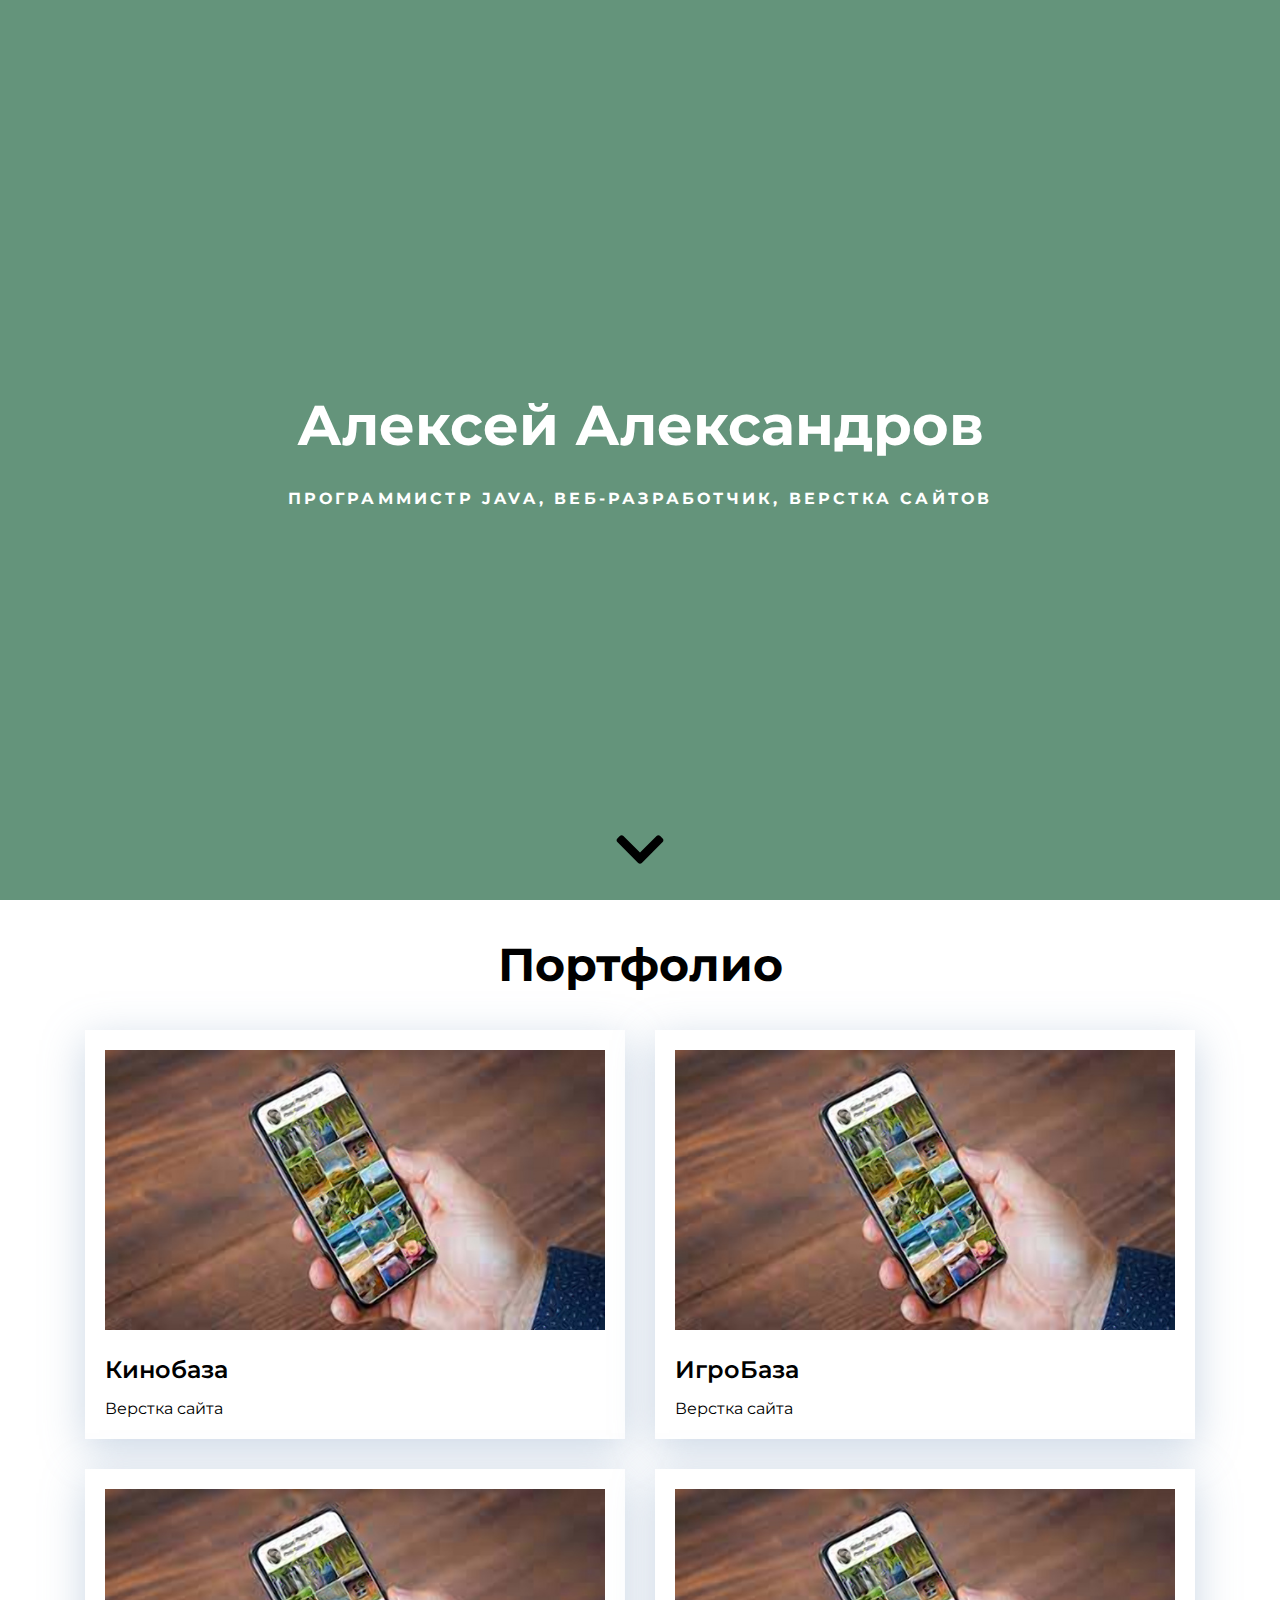
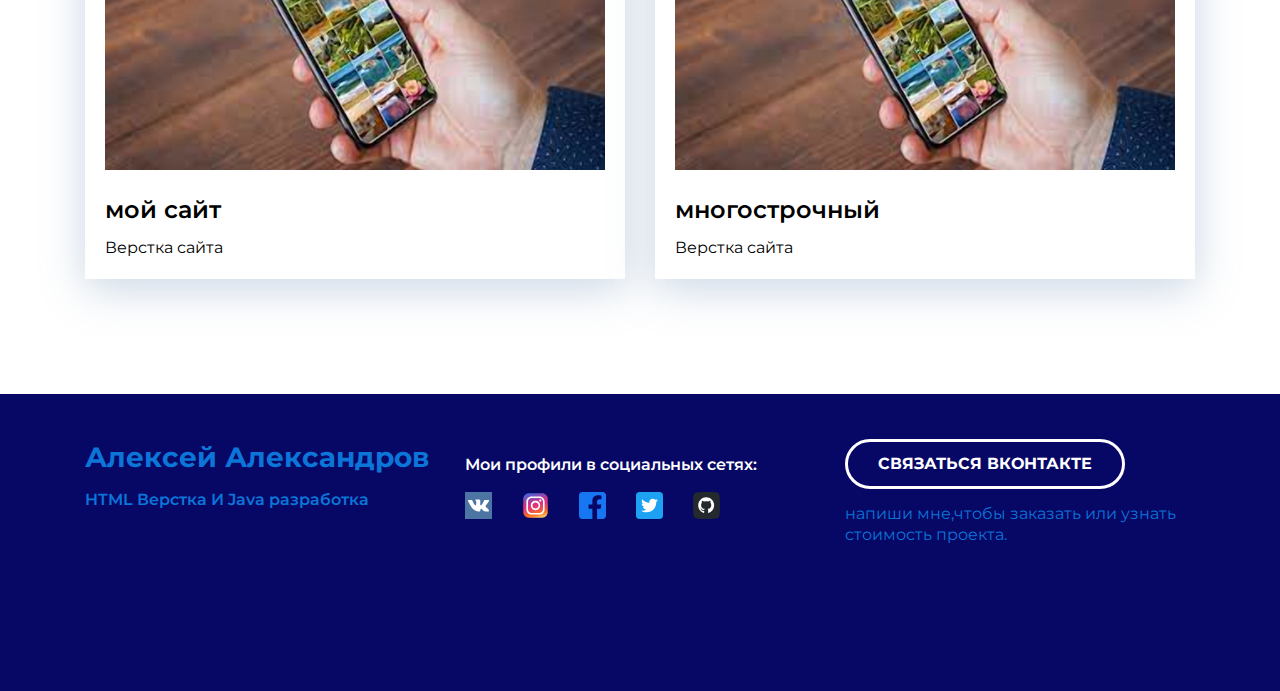
==== index.html @ 12a5d496 "Add files via upload" ====
<!DOCTYPE html>
<html lang="en">
<head>
    <meta charset="UTF-8">
    <meta http-equiv="X-UA-Compatible" content="IE=edge">
    <meta name="viewport" content="width=device-width, initial-scale=1.0">
    <title>Сайт Портфолио</title>
    <link rel="stylesheet" href="./css/main.css">
    <link rel="stylesheet" href="./css/media.css">
    <link rel="preconnect" href="https://fonts.googleapis.com">
    <link rel="preconnect" href="https://fonts.gstatic.com" crossorigin>
    <link href="https://fonts.googleapis.com/css2?family=Montserrat:wght@400;600;700&display=swap" rel="stylesheet">

</head>
<body>

    <header class="header" id="header">

     <h1 class="header-title">Алексей Александров</h1>

     <p class="header-subtitle">Программистр Java, веб-разработчик, верстка сайтов</p>

        <a href="#portfolio" class="header-arrow">

            <img src="./img/header/chevron-down-solid.svg" alt="Arrow">

        </a>
    </header>
    <main>
        <section class="portfolio" id="portfolio">
            <div class="container">
                <h2 class="portfolio-header">Портфолио</h2>
                    <div class="portfolio-cards-wrapper">
                    <!------------>   
                    <div class="card"> 
                        <a href="kinobaza.html" class="card-link">
                            <img class="card-img" src="./img/portfolio/site.jpg" alt=" первый">
                            <h3 class="card-title">Кинобаза</h3> 
                            <p>Верстка сайта</p>
                        </a>
                    </div>
                    <!---------->
                    <!------------>   
                    <div class="card"> 
                        <a href="igrobaza.html" class="card-link">
                        <img class="card-img" src="./img/portfolio/site.jpg" alt=" второй">
                        <h3 class="card-title">ИгроБаза</h3> 
                        <p>Верстка сайта</p>   
                    </a> 
                    </div>
                    <!---------->
                    <!------------>   
                    <div class="card"> 
                        <a href="index.html" class="card-link">
                        <img class="card-img" src="./img/portfolio/site.jpg" alt=" третий">
                        <h3 class="card-title">мой сайт</h3> 
                        <p>Верстка сайта</p> 
                    </a>   
                    </div>
                    <!---------->
                    <!------------>   
                    <div class="card"> 
                        <a href="kinobaza.html" class="card-link">
                        <img class="card-img" src="./img/portfolio/site.jpg" alt=" первый">
                        <h3 class="card-title">многострочный</h3> 
                        <p>Верстка сайта</p> 
                    </a>   
                    </div>
                    <!---------->
            </div>
            </div>
        </section>
    </main>
    <footer class="footer">
        <div class="container">
            <div class="footer-row">
                <div class="footer-copyright footer-col">
                    <div class="footer-copyright-name"> Алексей Александров</div>
                        <p>HTML Верстка И Java разработка</p>
                    </div>
                        <div class="footer-icons footer-col">
                            <p> Мои профили в социальных сетях:</p>
                            <div class="footer-icons-row">
                            <a href="#">
                                <img src="./img/icons/vk.svg" alt="">
                            </a>
                            <a href="#">
                                <img src="./img/icons/inst.svg" alt="">
                            </a>
                            <a href="#">
                                <img src="./img/icons/facebook.svg" alt="">
                            </a>
                            <a href="#">
                                <img src="./img/icons/twitter.svg" alt="">
                            </a>
                            <a href="#">
                                <img src="./img/icons/github.svg" alt="">
                            </a>
                        </div>
                    </div>
                    
                    <div class="footer-contacts footer-col">
                        <a href="https://vk.me/menjavslomali" class="footer-button">
                            Связаться Вконтакте
                        </a>
                        <p>напиши мне,чтобы заказать или узнать стоимость проeкта.</p>
                    </div>
            </div>
        </div>
    </footer>
    <script src="libs/jquery-3.6.0.min.js"></script>
    <script src="libs/jquery.vide.min.js"></script>
    <script src="./js/main.js"></script>

</body>
</html>
---- css/main.css ----
* {
     box-sizing: border-box;
 }
 html{
    scroll-behavior: smooth;
 }
body {
    margin: 0;
    font-family: 'Montserrat', sans-serif;
    color: black;
}
img {
    max-width: 100%;
}
.container {
 max-width: 1140px;
 margin-left: auto;
 margin-right: auto;
 padding-left: 15px;
 padding-right: 15px;
}

.header {
    position: relative;
    display: flex;
    flex-direction: column;

    justify-content:center;
    align-items: center;

    width: 100%;
    height: 100vh ;

    /*background-color:#556983;
    background-image: url("./../img/header/header-bg.jpg");*/
    background-size:cover;
    background-position: center;


}
.header-title{
    margin: 0;
    margin-bottom: 25px;
    font-weight: 700;
    font-size: 56px;
    line-height: 130%;
    text-align: center;
    color:#ffffff;
}
.header-subtitle {
    margin: 0;
    font-weight: 700;
    font-size: 16px;
    line-height: 150%;
    text-align: center;
    letter-spacing: 0.2em;
    text-transform: uppercase;

    color:#ffffff;

}
.header-arrow {
    width: 48px;
    height: 48px;
    position: absolute;
    bottom: 30px;
    left: 50%;
    transform:translate(-50%, 0);
}

.portfolio{
    padding-top: 35px;
    padding-bottom: 115px;

}
.portfolio-header {
    margin: 0;
    margin-bottom: 35px;
    font-weight: 700;
    font-size: 46px;
    line-height: 130%;

    text-align: center;

    color: black;

}
.portfolio-cards-wrapper{
    display: flex;
    flex-wrap: wrap;
    justify-content: space-between;
}
.card{
    margin-bottom: 30px;
    max-width: 540px;
    background-color:white;
    box-shadow: 0px 10px 40px rgba(126,155,189,0.4);
    transition: transform 0.2s ease-in;

}
.card:hover{
    transform: translateY(-15px);
}
.card-link{
    display:block;
    padding: 20px;
    text-decoration: none;
    color: black;
    transition: color 0.2s ease-in;
}
.card-link:hover{
    color: rgb(39, 91,236);
}
.card:last-child,.card:nth-last-child(2){
    margin-bottom: 0;
}

.card-img {
 margin-bottom: 20px;
}
.card-title{
    margin: 0;
    margin-bottom: 13px;
    font-weight: 600;
    font-size: 24px;
    line-height: 130%;

}
.card p {
    margin: 0; 
    font-size: 16px;
    line-height: 130%;
}

.footer{
    padding-top: 45px;
    padding-bottom: 130px;
    background: rgba(0, 0, 97, 0.973);
    color: white;
}
.footer-row{
    display: flex;
    flex-direction: row;
    justify-content: space-between;

}
.footer-col{
    max-width:350px;
    flex-grow: 1;
}
.footer-copyright{
    color: rgb(11, 117, 216);
    line-height: 1.3;
}
.footer-copyright-name{
    font-weight: 700;
    font-size: 28px;
    margin-bottom: 15px;

}
.footer-copyright p {
    margin: 0;
    margin-bottom: 15px;
    font-size: 16px;
    font-weight: 600;
}

.footer-icons p {
    font-weight: 600;
    font-size: 16px;
    line-height: 1.3;
    
}
.footer-icons-row{
    display: flex;
    align-items: center;

}
.footer-icons-row > * + * {
    margin-left: 30px;
}

.footer-button{
    display: inline-block;
    height: 50px;
    padding-left: 30px;
    padding-right: 30px;

    border: 3px solid white;
    border-radius: 50px;

    color: white;
    font-weight:700;
    font-size: 16px;
    line-height: 44px;
    text-transform: uppercase;
    text-decoration: none;
    transition: all 0.2s ease-in;
}
.footer-button:hover{
    background-color: white;
    color: rgba(0, 0, 97, 0.973);
}
.footer-contacts p {
    margin: 15px 0;
    font-size: 16px;
    line-height: 1.3;
    color:rgb(11, 117, 216);
}
.project{
    padding: 80px 0 120px 0;
    text-align: center;
}
.project-header{
    margin: 0;
    margin-bottom: 40px;
    font-weight: bold;
    font-size: 46px;
    line-height: 1.3;

}
.project-img{
    margin-bottom: 70px;
}
.project-description{
    margin: 0 auto 60px;
    max-width: 730px;
}
.project-description p {
    margin-top: 0;
    margin-bottom: 15px;
    font-size: 16px;
    line-height: 1.5;
}
.project-btn-back{
    display: inline-block;
    height: 60px;
    padding-left: 30px;
    padding-right: 30px;

    border: 3px solid rgb(28, 13, 238);
    border-radius: 50px;

    color: rgb(28, 13, 238);
    font-weight:700;
    font-size: 16px;
    line-height: 54px;
    text-transform: uppercase;
    text-decoration: none;
    transition: all 0.2s ease-in ;
}
.project-btn-back:hover{
    background:rgb(28, 13, 238);
    color:white
}
---- css/media.css ----
@media (max-width: 1140px)  {
    .card{
        width: calc(50% - 15px);
    }
    .footer{
        padding-top: 40px;
        padding-bottom: 60px;
    }
    .footer-row{
        flex-direction: column-reverse;
        align-items: center;
        text-align: center;
    }
    .footer-col{
        margin-bottom: 50px;
    }
    .footer-col:first-child{
        margin-bottom: 0;
    }
}
@media(max-width: 760px){
    .header-title{
        font-size: 32px;
    }
    .header-subtitle{
        font-size: 14px;
    }
    .portfolio{
        padding-top: 40px;
        padding-bottom: 60px;
    }
    .portfolio-header{
        font-size: 32px;
        margin-bottom: 30px;
    }
    .portfolio-cards-wrapper{
        justify-content: center;
    }

    .card {
        max-width: 530px;
        width: 100%;
    }
    .card:nth-last-child(2){
        margin-bottom: 30px;
    }
    .card-link{
        padding: 15px;
    }
    .card-title{
        font-size: 18px;
        margin-bottom: 10px;
    }
    .card p {
        font-size: 14px;
    }
    .footer-copyright-name{
        font-size: 18px;
        margin-bottom: 5px;
    }
    .footer-copyright p {
        font-size: 14px;
    }
    .footer-icons p {
        font-size: 14px;
    }
    .footer-contacts p {
        font-size: 14px;
        margin: 0;
        margin-top: 15px;
    }
    
    .project  {
        padding:  40px 0 60px;
    }
    .project-header {
        font-size: 28px;
        margin-bottom: 30px;
    }
    .project-img {
        margin-bottom: 20px;
    }
    .project-description{
        margin-bottom: 50px;

    }
    .project-btn-back{
        padding:0 10px;
        width: 100%;
        max-width: 320px;
    }
}
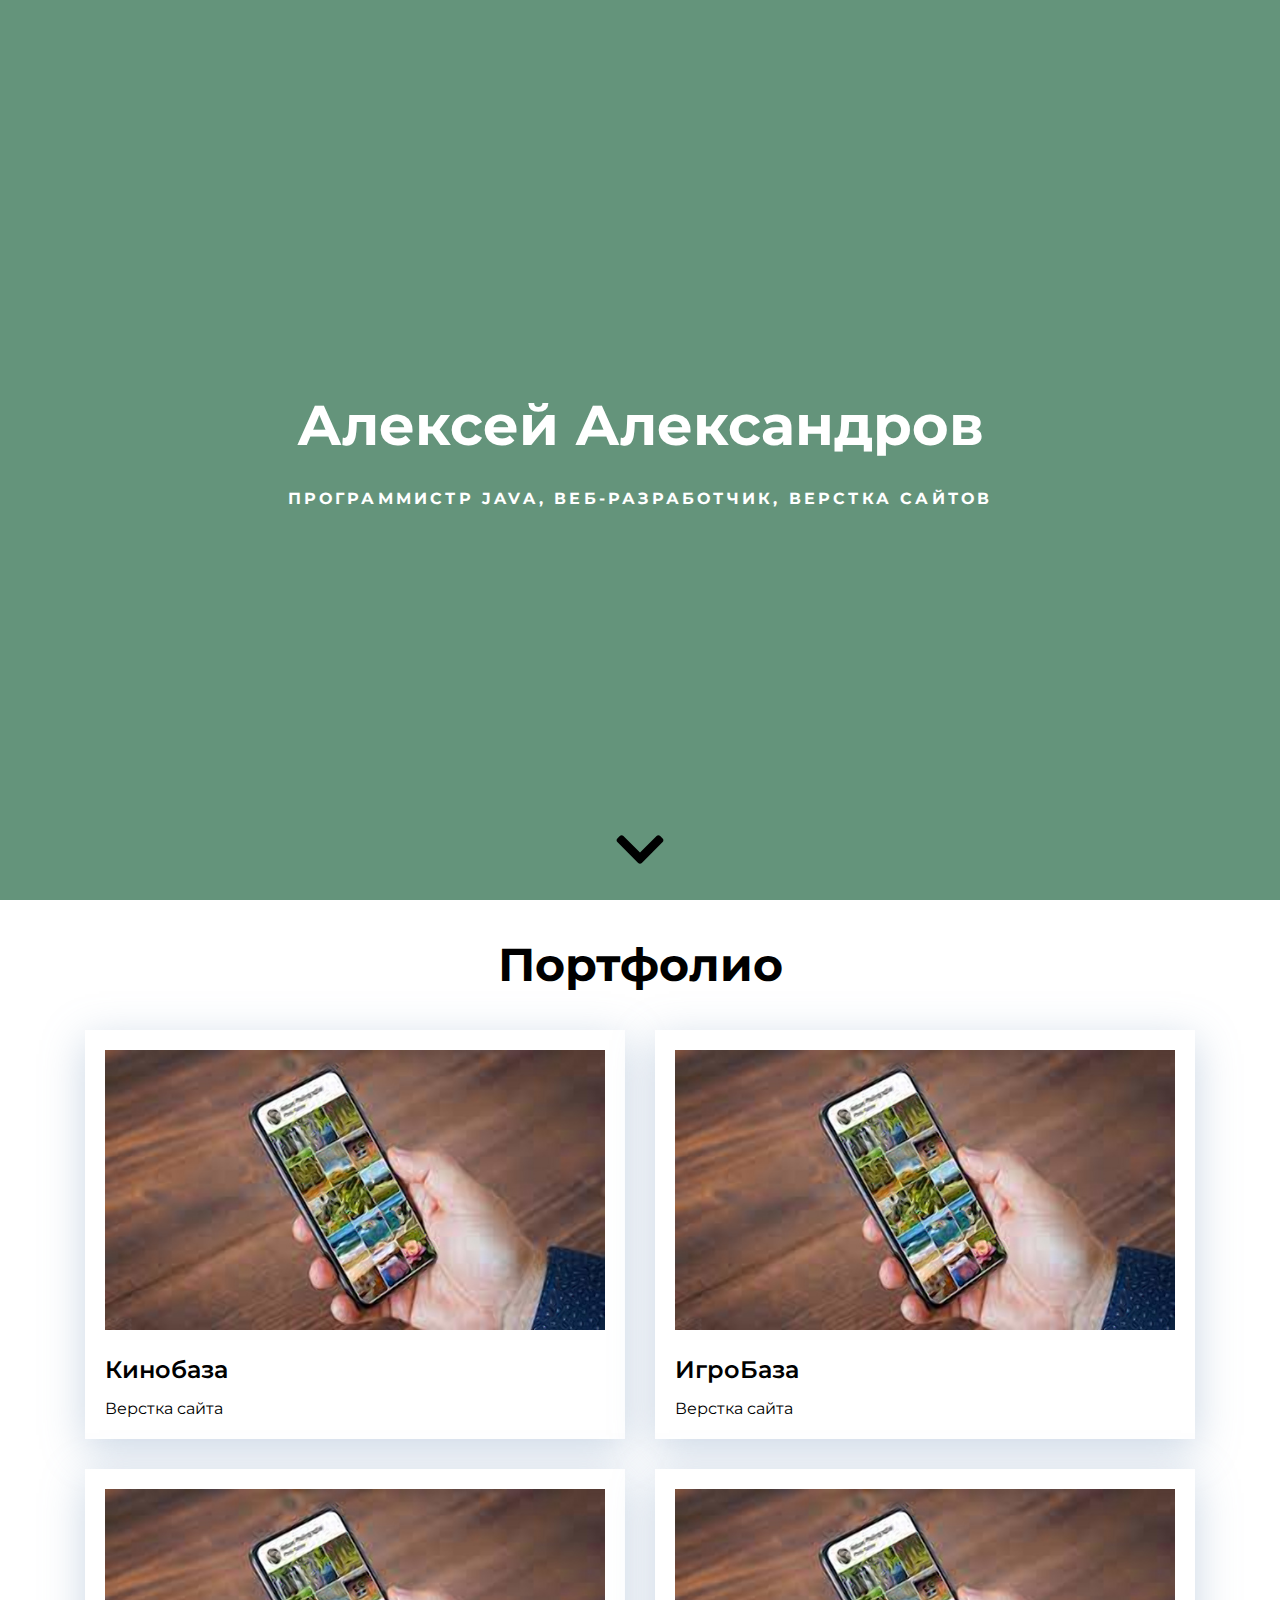
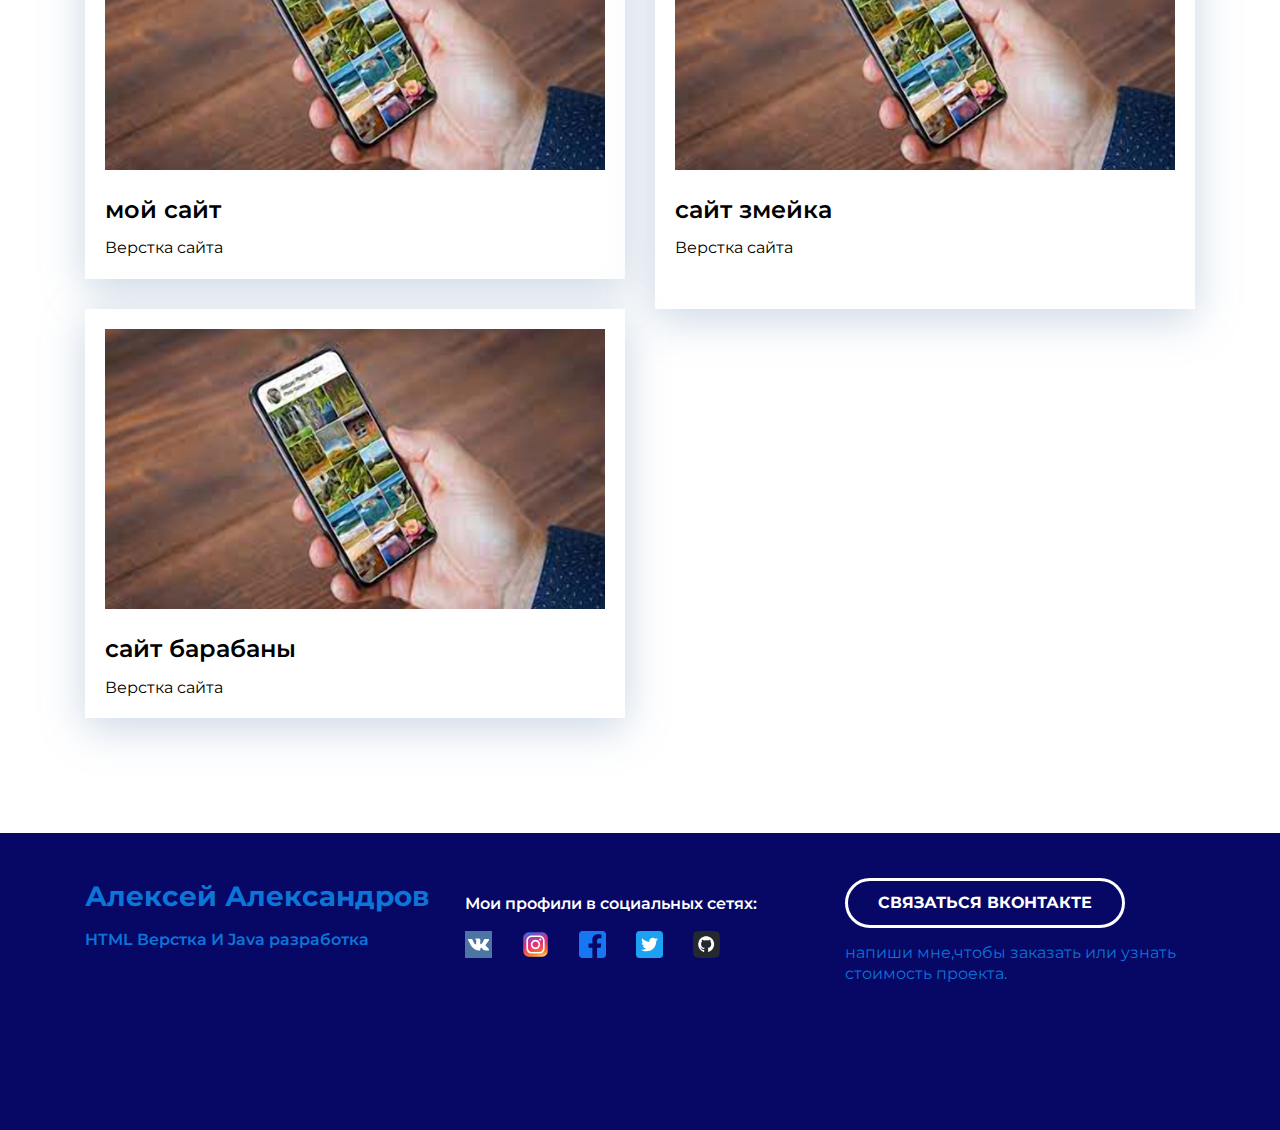
==== commit 6a1d07d4: "sda" ====
--- a/index.html
+++ b/index.html
@@ -34,7 +34,7 @@
                     <!------------>   
                     <div class="card"> 
                         <a href="kinobaza.html" class="card-link">
-                            <img class="card-img" src="./img/portfolio/site.jpg" alt=" первый">
+                            <img class="card-img" src="./img/portfolio/site.jpg" alt="1">
                             <h3 class="card-title">Кинобаза</h3> 
                             <p>Верстка сайта</p>
                         </a>
@@ -43,7 +43,7 @@
                     <!------------>   
                     <div class="card"> 
                         <a href="igrobaza.html" class="card-link">
-                        <img class="card-img" src="./img/portfolio/site.jpg" alt=" второй">
+                        <img class="card-img" src="./img/portfolio/site.jpg" alt=" 2">
                         <h3 class="card-title">ИгроБаза</h3> 
                         <p>Верстка сайта</p>   
                     </a> 
@@ -52,7 +52,7 @@
                     <!------------>   
                     <div class="card"> 
                         <a href="index.html" class="card-link">
-                        <img class="card-img" src="./img/portfolio/site.jpg" alt=" третий">
+                        <img class="card-img" src="./img/portfolio/site.jpg" alt=" 3">
                         <h3 class="card-title">мой сайт</h3> 
                         <p>Верстка сайта</p> 
                     </a>   
@@ -60,9 +60,17 @@
                     <!---------->
                     <!------------>   
                     <div class="card"> 
-                        <a href="kinobaza.html" class="card-link">
-                        <img class="card-img" src="./img/portfolio/site.jpg" alt=" первый">
-                        <h3 class="card-title">многострочный</h3> 
+                        <a href="smeika/index.html" class="card-link">
+                        <img class="card-img" src="./img/portfolio/site.jpg" alt=" 4">
+                        <h3 class="card-title">сайт змейка</h3> 
+                        <p>Верстка сайта</p> 
+                    </a>   
+                    </div>
+                    <!---------->
+                    <div class="card"> 
+                        <a href="drums/index.html" class="card-link">
+                        <img class="card-img" src="./img/portfolio/site.jpg" alt=" 4">
+                        <h3 class="card-title">сайт барабаны</h3> 
                         <p>Верстка сайта</p> 
                     </a>   
                     </div>
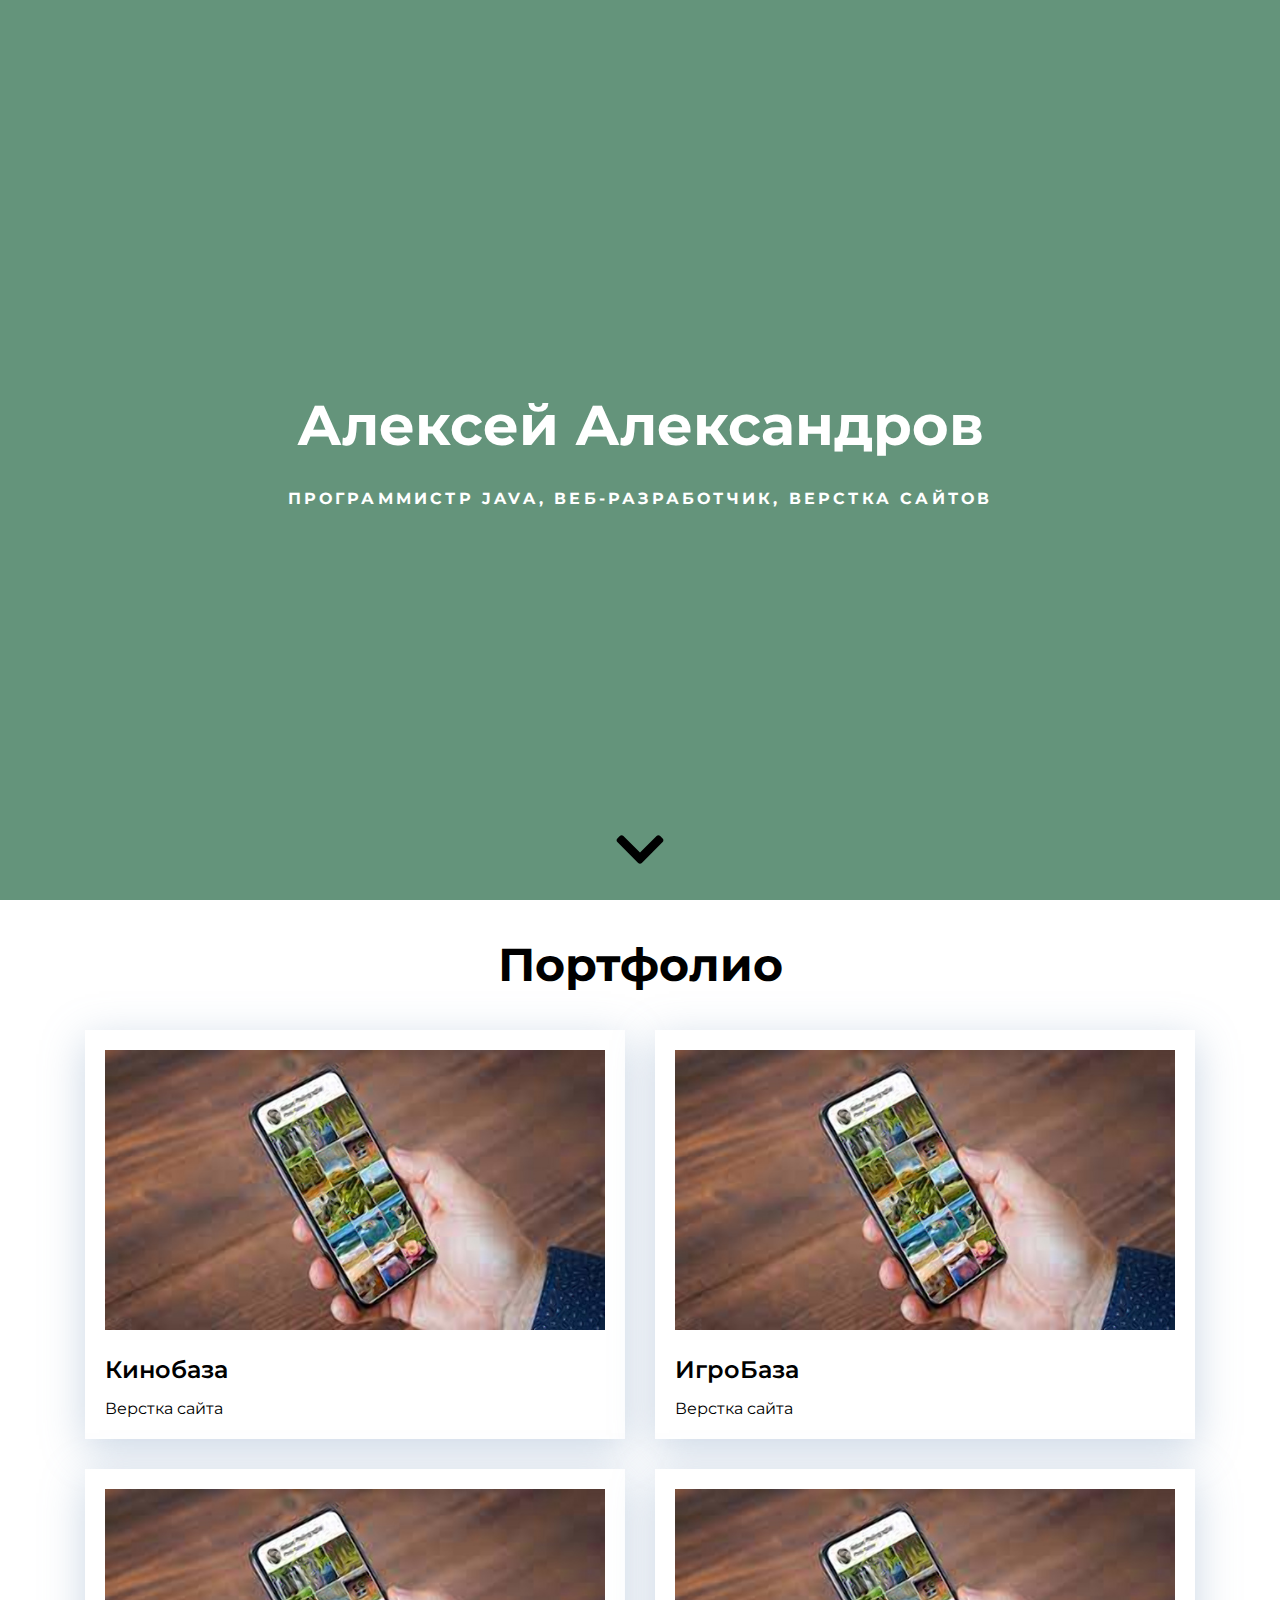
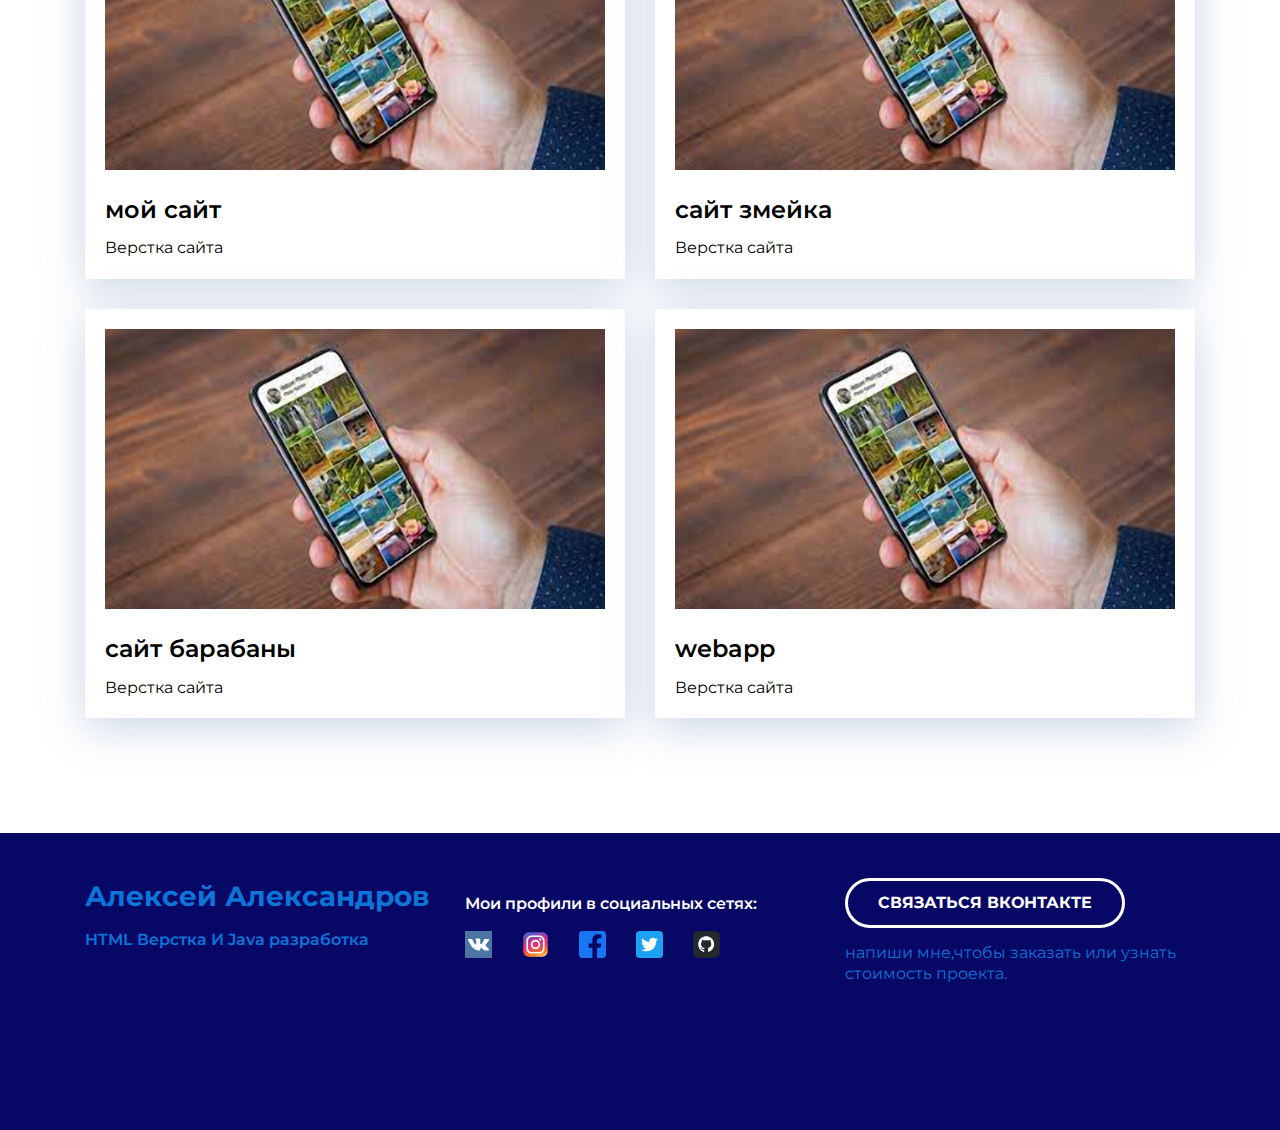
==== commit 4390da4d: "sde" ====
--- a/index.html
+++ b/index.html
@@ -1,124 +1,131 @@
-<!DOCTYPE html>
-<html lang="en">
-<head>
-    <meta charset="UTF-8">
-    <meta http-equiv="X-UA-Compatible" content="IE=edge">
-    <meta name="viewport" content="width=device-width, initial-scale=1.0">
-    <title>Сайт Портфолио</title>
-    <link rel="stylesheet" href="./css/main.css">
-    <link rel="stylesheet" href="./css/media.css">
-    <link rel="preconnect" href="https://fonts.googleapis.com">
-    <link rel="preconnect" href="https://fonts.gstatic.com" crossorigin>
-    <link href="https://fonts.googleapis.com/css2?family=Montserrat:wght@400;600;700&display=swap" rel="stylesheet">
-
-</head>
-<body>
-
-    <header class="header" id="header">
-
-     <h1 class="header-title">Алексей Александров</h1>
-
-     <p class="header-subtitle">Программистр Java, веб-разработчик, верстка сайтов</p>
-
-        <a href="#portfolio" class="header-arrow">
-
-            <img src="./img/header/chevron-down-solid.svg" alt="Arrow">
-
-        </a>
-    </header>
-    <main>
-        <section class="portfolio" id="portfolio">
-            <div class="container">
-                <h2 class="portfolio-header">Портфолио</h2>
-                    <div class="portfolio-cards-wrapper">
-                    <!------------>   
-                    <div class="card"> 
-                        <a href="kinobaza.html" class="card-link">
-                            <img class="card-img" src="./img/portfolio/site.jpg" alt="1">
-                            <h3 class="card-title">Кинобаза</h3> 
-                            <p>Верстка сайта</p>
-                        </a>
-                    </div>
-                    <!---------->
-                    <!------------>   
-                    <div class="card"> 
-                        <a href="igrobaza.html" class="card-link">
-                        <img class="card-img" src="./img/portfolio/site.jpg" alt=" 2">
-                        <h3 class="card-title">ИгроБаза</h3> 
-                        <p>Верстка сайта</p>   
-                    </a> 
-                    </div>
-                    <!---------->
-                    <!------------>   
-                    <div class="card"> 
-                        <a href="index.html" class="card-link">
-                        <img class="card-img" src="./img/portfolio/site.jpg" alt=" 3">
-                        <h3 class="card-title">мой сайт</h3> 
-                        <p>Верстка сайта</p> 
-                    </a>   
-                    </div>
-                    <!---------->
-                    <!------------>   
-                    <div class="card"> 
-                        <a href="smeika/index.html" class="card-link">
-                        <img class="card-img" src="./img/portfolio/site.jpg" alt=" 4">
-                        <h3 class="card-title">сайт змейка</h3> 
-                        <p>Верстка сайта</p> 
-                    </a>   
-                    </div>
-                    <!---------->
-                    <div class="card"> 
-                        <a href="drums/index.html" class="card-link">
-                        <img class="card-img" src="./img/portfolio/site.jpg" alt=" 4">
-                        <h3 class="card-title">сайт барабаны</h3> 
-                        <p>Верстка сайта</p> 
-                    </a>   
-                    </div>
-                    <!---------->
-            </div>
-            </div>
-        </section>
-    </main>
-    <footer class="footer">
-        <div class="container">
-            <div class="footer-row">
-                <div class="footer-copyright footer-col">
-                    <div class="footer-copyright-name"> Алексей Александров</div>
-                        <p>HTML Верстка И Java разработка</p>
-                    </div>
-                        <div class="footer-icons footer-col">
-                            <p> Мои профили в социальных сетях:</p>
-                            <div class="footer-icons-row">
-                            <a href="#">
-                                <img src="./img/icons/vk.svg" alt="">
-                            </a>
-                            <a href="#">
-                                <img src="./img/icons/inst.svg" alt="">
-                            </a>
-                            <a href="#">
-                                <img src="./img/icons/facebook.svg" alt="">
-                            </a>
-                            <a href="#">
-                                <img src="./img/icons/twitter.svg" alt="">
-                            </a>
-                            <a href="#">
-                                <img src="./img/icons/github.svg" alt="">
-                            </a>
-                        </div>
-                    </div>
-                    
-                    <div class="footer-contacts footer-col">
-                        <a href="https://vk.me/menjavslomali" class="footer-button">
-                            Связаться Вконтакте
-                        </a>
-                        <p>напиши мне,чтобы заказать или узнать стоимость проeкта.</p>
-                    </div>
-            </div>
-        </div>
-    </footer>
-    <script src="libs/jquery-3.6.0.min.js"></script>
-    <script src="libs/jquery.vide.min.js"></script>
-    <script src="./js/main.js"></script>
-
-</body>
+<!DOCTYPE html>
+<html lang="en">
+<head>
+    <meta charset="UTF-8">
+    <meta http-equiv="X-UA-Compatible" content="IE=edge">
+    <meta name="viewport" content="width=device-width, initial-scale=1.0">
+    <title>Сайт Портфолио</title>
+    <link rel="stylesheet" href="./css/main.css">
+    <link rel="stylesheet" href="./css/media.css">
+    <link rel="preconnect" href="https://fonts.googleapis.com">
+    <link rel="preconnect" href="https://fonts.gstatic.com" crossorigin>
+    <link href="https://fonts.googleapis.com/css2?family=Montserrat:wght@400;600;700&display=swap" rel="stylesheet">
+
+</head>
+<body>
+
+    <header class="header" id="header">
+
+     <h1 class="header-title">Алексей Александров</h1>
+
+     <p class="header-subtitle">Программистр Java, веб-разработчик, верстка сайтов</p>
+
+        <a href="#portfolio" class="header-arrow">
+
+            <img src="./img/header/chevron-down-solid.svg" alt="Arrow">
+
+        </a>
+    </header>
+    <main>
+        <section class="portfolio" id="portfolio">
+            <div class="container">
+                <h2 class="portfolio-header">Портфолио</h2>
+                    <div class="portfolio-cards-wrapper">
+                    <!------------>   
+                    <div class="card"> 
+                        <a href="kinobaza.html" class="card-link">
+                            <img class="card-img" src="./img/portfolio/site.jpg" alt="1">
+                            <h3 class="card-title">Кинобаза</h3> 
+                            <p>Верстка сайта</p>
+                        </a>
+                    </div>
+                    <!---------->
+                    <!------------>   
+                    <div class="card"> 
+                        <a href="igrobaza.html" class="card-link">
+                        <img class="card-img" src="./img/portfolio/site.jpg" alt=" 2">
+                        <h3 class="card-title">ИгроБаза</h3> 
+                        <p>Верстка сайта</p>   
+                    </a> 
+                    </div>
+                    <!---------->
+                    <!------------>   
+                    <div class="card"> 
+                        <a href="index.html" class="card-link">
+                        <img class="card-img" src="./img/portfolio/site.jpg" alt=" 3">
+                        <h3 class="card-title">мой сайт</h3> 
+                        <p>Верстка сайта</p> 
+                    </a>   
+                    </div>
+                    <!---------->
+                    <!------------>   
+                    <div class="card"> 
+                        <a href="smeika/index.html" class="card-link">
+                        <img class="card-img" src="./img/portfolio/site.jpg" alt=" 4">
+                        <h3 class="card-title">сайт змейка</h3> 
+                        <p>Верстка сайта</p> 
+                    </a>   
+                    </div>
+                    <!---------->
+                    <div class="card"> 
+                        <a href="drums/index.html" class="card-link">
+                        <img class="card-img" src="./img/portfolio/site.jpg" alt=" 4">
+                        <h3 class="card-title">сайт барабаны</h3> 
+                        <p>Верстка сайта</p> 
+                    </a>   
+                    </div>
+                    <!---------->
+                    <div class="card"> 
+                        <a href="webapp/index.html" class="card-link">
+                        <img class="card-img" src="./img/portfolio/site.jpg" alt=" 4">
+                        <h3 class="card-title">webapp</h3> 
+                        <p>Верстка сайта</p> 
+                    </a>   
+                    </div>
+            </div>
+            </div>
+        </section>
+    </main>
+    <footer class="footer">
+        <div class="container">
+            <div class="footer-row">
+                <div class="footer-copyright footer-col">
+                    <div class="footer-copyright-name"> Алексей Александров</div>
+                        <p>HTML Верстка И Java разработка</p>
+                    </div>
+                        <div class="footer-icons footer-col">
+                            <p> Мои профили в социальных сетях:</p>
+                            <div class="footer-icons-row">
+                            <a href="#">
+                                <img src="./img/icons/vk.svg" alt="">
+                            </a>
+                            <a href="#">
+                                <img src="./img/icons/inst.svg" alt="">
+                            </a>
+                            <a href="#">
+                                <img src="./img/icons/facebook.svg" alt="">
+                            </a>
+                            <a href="#">
+                                <img src="./img/icons/twitter.svg" alt="">
+                            </a>
+                            <a href="#">
+                                <img src="./img/icons/github.svg" alt="">
+                            </a>
+                        </div>
+                    </div>
+                    
+                    <div class="footer-contacts footer-col">
+                        <a href="https://vk.me/menjavslomali" class="footer-button">
+                            Связаться Вконтакте
+                        </a>
+                        <p>напиши мне,чтобы заказать или узнать стоимость проeкта.</p>
+                    </div>
+            </div>
+        </div>
+    </footer>
+    <script src="libs/jquery-3.6.0.min.js"></script>
+    <script src="libs/jquery.vide.min.js"></script>
+    <script src="./js/main.js"></script>
+
+</body>
 </html>--- a/css/main.css
+++ b/css/main.css
@@ -1,255 +1,255 @@
- * {
-     box-sizing: border-box;
- }
- html{
-    scroll-behavior: smooth;
- }
-body {
-    margin: 0;
-    font-family: 'Montserrat', sans-serif;
-    color: black;
-}
-img {
-    max-width: 100%;
-}
-.container {
- max-width: 1140px;
- margin-left: auto;
- margin-right: auto;
- padding-left: 15px;
- padding-right: 15px;
-}
-
-.header {
-    position: relative;
-    display: flex;
-    flex-direction: column;
-
-    justify-content:center;
-    align-items: center;
-
-    width: 100%;
-    height: 100vh ;
-
-    /*background-color:#556983;
-    background-image: url("./../img/header/header-bg.jpg");*/
-    background-size:cover;
-    background-position: center;
-
-
-}
-.header-title{
-    margin: 0;
-    margin-bottom: 25px;
-    font-weight: 700;
-    font-size: 56px;
-    line-height: 130%;
-    text-align: center;
-    color:#ffffff;
-}
-.header-subtitle {
-    margin: 0;
-    font-weight: 700;
-    font-size: 16px;
-    line-height: 150%;
-    text-align: center;
-    letter-spacing: 0.2em;
-    text-transform: uppercase;
-
-    color:#ffffff;
-
-}
-.header-arrow {
-    width: 48px;
-    height: 48px;
-    position: absolute;
-    bottom: 30px;
-    left: 50%;
-    transform:translate(-50%, 0);
-}
-
-.portfolio{
-    padding-top: 35px;
-    padding-bottom: 115px;
-
-}
-.portfolio-header {
-    margin: 0;
-    margin-bottom: 35px;
-    font-weight: 700;
-    font-size: 46px;
-    line-height: 130%;
-
-    text-align: center;
-
-    color: black;
-
-}
-.portfolio-cards-wrapper{
-    display: flex;
-    flex-wrap: wrap;
-    justify-content: space-between;
-}
-.card{
-    margin-bottom: 30px;
-    max-width: 540px;
-    background-color:white;
-    box-shadow: 0px 10px 40px rgba(126,155,189,0.4);
-    transition: transform 0.2s ease-in;
-
-}
-.card:hover{
-    transform: translateY(-15px);
-}
-.card-link{
-    display:block;
-    padding: 20px;
-    text-decoration: none;
-    color: black;
-    transition: color 0.2s ease-in;
-}
-.card-link:hover{
-    color: rgb(39, 91,236);
-}
-.card:last-child,.card:nth-last-child(2){
-    margin-bottom: 0;
-}
-
-.card-img {
- margin-bottom: 20px;
-}
-.card-title{
-    margin: 0;
-    margin-bottom: 13px;
-    font-weight: 600;
-    font-size: 24px;
-    line-height: 130%;
-
-}
-.card p {
-    margin: 0; 
-    font-size: 16px;
-    line-height: 130%;
-}
-
-.footer{
-    padding-top: 45px;
-    padding-bottom: 130px;
-    background: rgba(0, 0, 97, 0.973);
-    color: white;
-}
-.footer-row{
-    display: flex;
-    flex-direction: row;
-    justify-content: space-between;
-
-}
-.footer-col{
-    max-width:350px;
-    flex-grow: 1;
-}
-.footer-copyright{
-    color: rgb(11, 117, 216);
-    line-height: 1.3;
-}
-.footer-copyright-name{
-    font-weight: 700;
-    font-size: 28px;
-    margin-bottom: 15px;
-
-}
-.footer-copyright p {
-    margin: 0;
-    margin-bottom: 15px;
-    font-size: 16px;
-    font-weight: 600;
-}
-
-.footer-icons p {
-    font-weight: 600;
-    font-size: 16px;
-    line-height: 1.3;
-    
-}
-.footer-icons-row{
-    display: flex;
-    align-items: center;
-
-}
-.footer-icons-row > * + * {
-    margin-left: 30px;
-}
-
-.footer-button{
-    display: inline-block;
-    height: 50px;
-    padding-left: 30px;
-    padding-right: 30px;
-
-    border: 3px solid white;
-    border-radius: 50px;
-
-    color: white;
-    font-weight:700;
-    font-size: 16px;
-    line-height: 44px;
-    text-transform: uppercase;
-    text-decoration: none;
-    transition: all 0.2s ease-in;
-}
-.footer-button:hover{
-    background-color: white;
-    color: rgba(0, 0, 97, 0.973);
-}
-.footer-contacts p {
-    margin: 15px 0;
-    font-size: 16px;
-    line-height: 1.3;
-    color:rgb(11, 117, 216);
-}
-.project{
-    padding: 80px 0 120px 0;
-    text-align: center;
-}
-.project-header{
-    margin: 0;
-    margin-bottom: 40px;
-    font-weight: bold;
-    font-size: 46px;
-    line-height: 1.3;
-
-}
-.project-img{
-    margin-bottom: 70px;
-}
-.project-description{
-    margin: 0 auto 60px;
-    max-width: 730px;
-}
-.project-description p {
-    margin-top: 0;
-    margin-bottom: 15px;
-    font-size: 16px;
-    line-height: 1.5;
-}
-.project-btn-back{
-    display: inline-block;
-    height: 60px;
-    padding-left: 30px;
-    padding-right: 30px;
-
-    border: 3px solid rgb(28, 13, 238);
-    border-radius: 50px;
-
-    color: rgb(28, 13, 238);
-    font-weight:700;
-    font-size: 16px;
-    line-height: 54px;
-    text-transform: uppercase;
-    text-decoration: none;
-    transition: all 0.2s ease-in ;
-}
-.project-btn-back:hover{
-    background:rgb(28, 13, 238);
-    color:white
+ * {
+     box-sizing: border-box;
+ }
+ html{
+    scroll-behavior: smooth;
+ }
+body {
+    margin: 0;
+    font-family: 'Montserrat', sans-serif;
+    color: black;
+}
+img {
+    max-width: 100%;
+}
+.container {
+ max-width: 1140px;
+ margin-left: auto;
+ margin-right: auto;
+ padding-left: 15px;
+ padding-right: 15px;
+}
+
+.header {
+    position: relative;
+    display: flex;
+    flex-direction: column;
+
+    justify-content:center;
+    align-items: center;
+
+    width: 100%;
+    height: 100vh ;
+
+    /*background-color:#556983;
+    background-image: url("./../img/header/header-bg.jpg");*/
+    background-size:cover;
+    background-position: center;
+
+
+}
+.header-title{
+    margin: 0;
+    margin-bottom: 25px;
+    font-weight: 700;
+    font-size: 56px;
+    line-height: 130%;
+    text-align: center;
+    color:#ffffff;
+}
+.header-subtitle {
+    margin: 0;
+    font-weight: 700;
+    font-size: 16px;
+    line-height: 150%;
+    text-align: center;
+    letter-spacing: 0.2em;
+    text-transform: uppercase;
+
+    color:#ffffff;
+
+}
+.header-arrow {
+    width: 48px;
+    height: 48px;
+    position: absolute;
+    bottom: 30px;
+    left: 50%;
+    transform:translate(-50%, 0);
+}
+
+.portfolio{
+    padding-top: 35px;
+    padding-bottom: 115px;
+
+}
+.portfolio-header {
+    margin: 0;
+    margin-bottom: 35px;
+    font-weight: 700;
+    font-size: 46px;
+    line-height: 130%;
+
+    text-align: center;
+
+    color: black;
+
+}
+.portfolio-cards-wrapper{
+    display: flex;
+    flex-wrap: wrap;
+    justify-content: space-between;
+}
+.card{
+    margin-bottom: 30px;
+    max-width: 540px;
+    background-color:white;
+    box-shadow: 0px 10px 40px rgba(126,155,189,0.4);
+    transition: transform 0.2s ease-in;
+
+}
+.card:hover{
+    transform: translateY(-15px);
+}
+.card-link{
+    display:block;
+    padding: 20px;
+    text-decoration: none;
+    color: black;
+    transition: color 0.2s ease-in;
+}
+.card-link:hover{
+    color: rgb(39, 91,236);
+}
+.card:last-child,.card:nth-last-child(2){
+    margin-bottom: 0;
+}
+
+.card-img {
+ margin-bottom: 20px;
+}
+.card-title{
+    margin: 0;
+    margin-bottom: 13px;
+    font-weight: 600;
+    font-size: 24px;
+    line-height: 130%;
+
+}
+.card p {
+    margin: 0; 
+    font-size: 16px;
+    line-height: 130%;
+}
+
+.footer{
+    padding-top: 45px;
+    padding-bottom: 130px;
+    background: rgba(0, 0, 97, 0.973);
+    color: white;
+}
+.footer-row{
+    display: flex;
+    flex-direction: row;
+    justify-content: space-between;
+
+}
+.footer-col{
+    max-width:350px;
+    flex-grow: 1;
+}
+.footer-copyright{
+    color: rgb(11, 117, 216);
+    line-height: 1.3;
+}
+.footer-copyright-name{
+    font-weight: 700;
+    font-size: 28px;
+    margin-bottom: 15px;
+
+}
+.footer-copyright p {
+    margin: 0;
+    margin-bottom: 15px;
+    font-size: 16px;
+    font-weight: 600;
+}
+
+.footer-icons p {
+    font-weight: 600;
+    font-size: 16px;
+    line-height: 1.3;
+    
+}
+.footer-icons-row{
+    display: flex;
+    align-items: center;
+
+}
+.footer-icons-row > * + * {
+    margin-left: 30px;
+}
+
+.footer-button{
+    display: inline-block;
+    height: 50px;
+    padding-left: 30px;
+    padding-right: 30px;
+
+    border: 3px solid white;
+    border-radius: 50px;
+
+    color: white;
+    font-weight:700;
+    font-size: 16px;
+    line-height: 44px;
+    text-transform: uppercase;
+    text-decoration: none;
+    transition: all 0.2s ease-in;
+}
+.footer-button:hover{
+    background-color: white;
+    color: rgba(0, 0, 97, 0.973);
+}
+.footer-contacts p {
+    margin: 15px 0;
+    font-size: 16px;
+    line-height: 1.3;
+    color:rgb(11, 117, 216);
+}
+.project{
+    padding: 80px 0 120px 0;
+    text-align: center;
+}
+.project-header{
+    margin: 0;
+    margin-bottom: 40px;
+    font-weight: bold;
+    font-size: 46px;
+    line-height: 1.3;
+
+}
+.project-img{
+    margin-bottom: 70px;
+}
+.project-description{
+    margin: 0 auto 60px;
+    max-width: 730px;
+}
+.project-description p {
+    margin-top: 0;
+    margin-bottom: 15px;
+    font-size: 16px;
+    line-height: 1.5;
+}
+.project-btn-back{
+    display: inline-block;
+    height: 60px;
+    padding-left: 30px;
+    padding-right: 30px;
+
+    border: 3px solid rgb(28, 13, 238);
+    border-radius: 50px;
+
+    color: rgb(28, 13, 238);
+    font-weight:700;
+    font-size: 16px;
+    line-height: 54px;
+    text-transform: uppercase;
+    text-decoration: none;
+    transition: all 0.2s ease-in ;
+}
+.project-btn-back:hover{
+    background:rgb(28, 13, 238);
+    color:white
 }--- a/css/media.css
+++ b/css/media.css
@@ -1,92 +1,92 @@
-@media (max-width: 1140px)  {
-    .card{
-        width: calc(50% - 15px);
-    }
-    .footer{
-        padding-top: 40px;
-        padding-bottom: 60px;
-    }
-    .footer-row{
-        flex-direction: column-reverse;
-        align-items: center;
-        text-align: center;
-    }
-    .footer-col{
-        margin-bottom: 50px;
-    }
-    .footer-col:first-child{
-        margin-bottom: 0;
-    }
-}
-@media(max-width: 760px){
-    .header-title{
-        font-size: 32px;
-    }
-    .header-subtitle{
-        font-size: 14px;
-    }
-    .portfolio{
-        padding-top: 40px;
-        padding-bottom: 60px;
-    }
-    .portfolio-header{
-        font-size: 32px;
-        margin-bottom: 30px;
-    }
-    .portfolio-cards-wrapper{
-        justify-content: center;
-    }
-
-    .card {
-        max-width: 530px;
-        width: 100%;
-    }
-    .card:nth-last-child(2){
-        margin-bottom: 30px;
-    }
-    .card-link{
-        padding: 15px;
-    }
-    .card-title{
-        font-size: 18px;
-        margin-bottom: 10px;
-    }
-    .card p {
-        font-size: 14px;
-    }
-    .footer-copyright-name{
-        font-size: 18px;
-        margin-bottom: 5px;
-    }
-    .footer-copyright p {
-        font-size: 14px;
-    }
-    .footer-icons p {
-        font-size: 14px;
-    }
-    .footer-contacts p {
-        font-size: 14px;
-        margin: 0;
-        margin-top: 15px;
-    }
-    
-    .project  {
-        padding:  40px 0 60px;
-    }
-    .project-header {
-        font-size: 28px;
-        margin-bottom: 30px;
-    }
-    .project-img {
-        margin-bottom: 20px;
-    }
-    .project-description{
-        margin-bottom: 50px;
-
-    }
-    .project-btn-back{
-        padding:0 10px;
-        width: 100%;
-        max-width: 320px;
-    }
+@media (max-width: 1140px)  {
+    .card{
+        width: calc(50% - 15px);
+    }
+    .footer{
+        padding-top: 40px;
+        padding-bottom: 60px;
+    }
+    .footer-row{
+        flex-direction: column-reverse;
+        align-items: center;
+        text-align: center;
+    }
+    .footer-col{
+        margin-bottom: 50px;
+    }
+    .footer-col:first-child{
+        margin-bottom: 0;
+    }
+}
+@media(max-width: 760px){
+    .header-title{
+        font-size: 32px;
+    }
+    .header-subtitle{
+        font-size: 14px;
+    }
+    .portfolio{
+        padding-top: 40px;
+        padding-bottom: 60px;
+    }
+    .portfolio-header{
+        font-size: 32px;
+        margin-bottom: 30px;
+    }
+    .portfolio-cards-wrapper{
+        justify-content: center;
+    }
+
+    .card {
+        max-width: 530px;
+        width: 100%;
+    }
+    .card:nth-last-child(2){
+        margin-bottom: 30px;
+    }
+    .card-link{
+        padding: 15px;
+    }
+    .card-title{
+        font-size: 18px;
+        margin-bottom: 10px;
+    }
+    .card p {
+        font-size: 14px;
+    }
+    .footer-copyright-name{
+        font-size: 18px;
+        margin-bottom: 5px;
+    }
+    .footer-copyright p {
+        font-size: 14px;
+    }
+    .footer-icons p {
+        font-size: 14px;
+    }
+    .footer-contacts p {
+        font-size: 14px;
+        margin: 0;
+        margin-top: 15px;
+    }
+    
+    .project  {
+        padding:  40px 0 60px;
+    }
+    .project-header {
+        font-size: 28px;
+        margin-bottom: 30px;
+    }
+    .project-img {
+        margin-bottom: 20px;
+    }
+    .project-description{
+        margin-bottom: 50px;
+
+    }
+    .project-btn-back{
+        padding:0 10px;
+        width: 100%;
+        max-width: 320px;
+    }
 }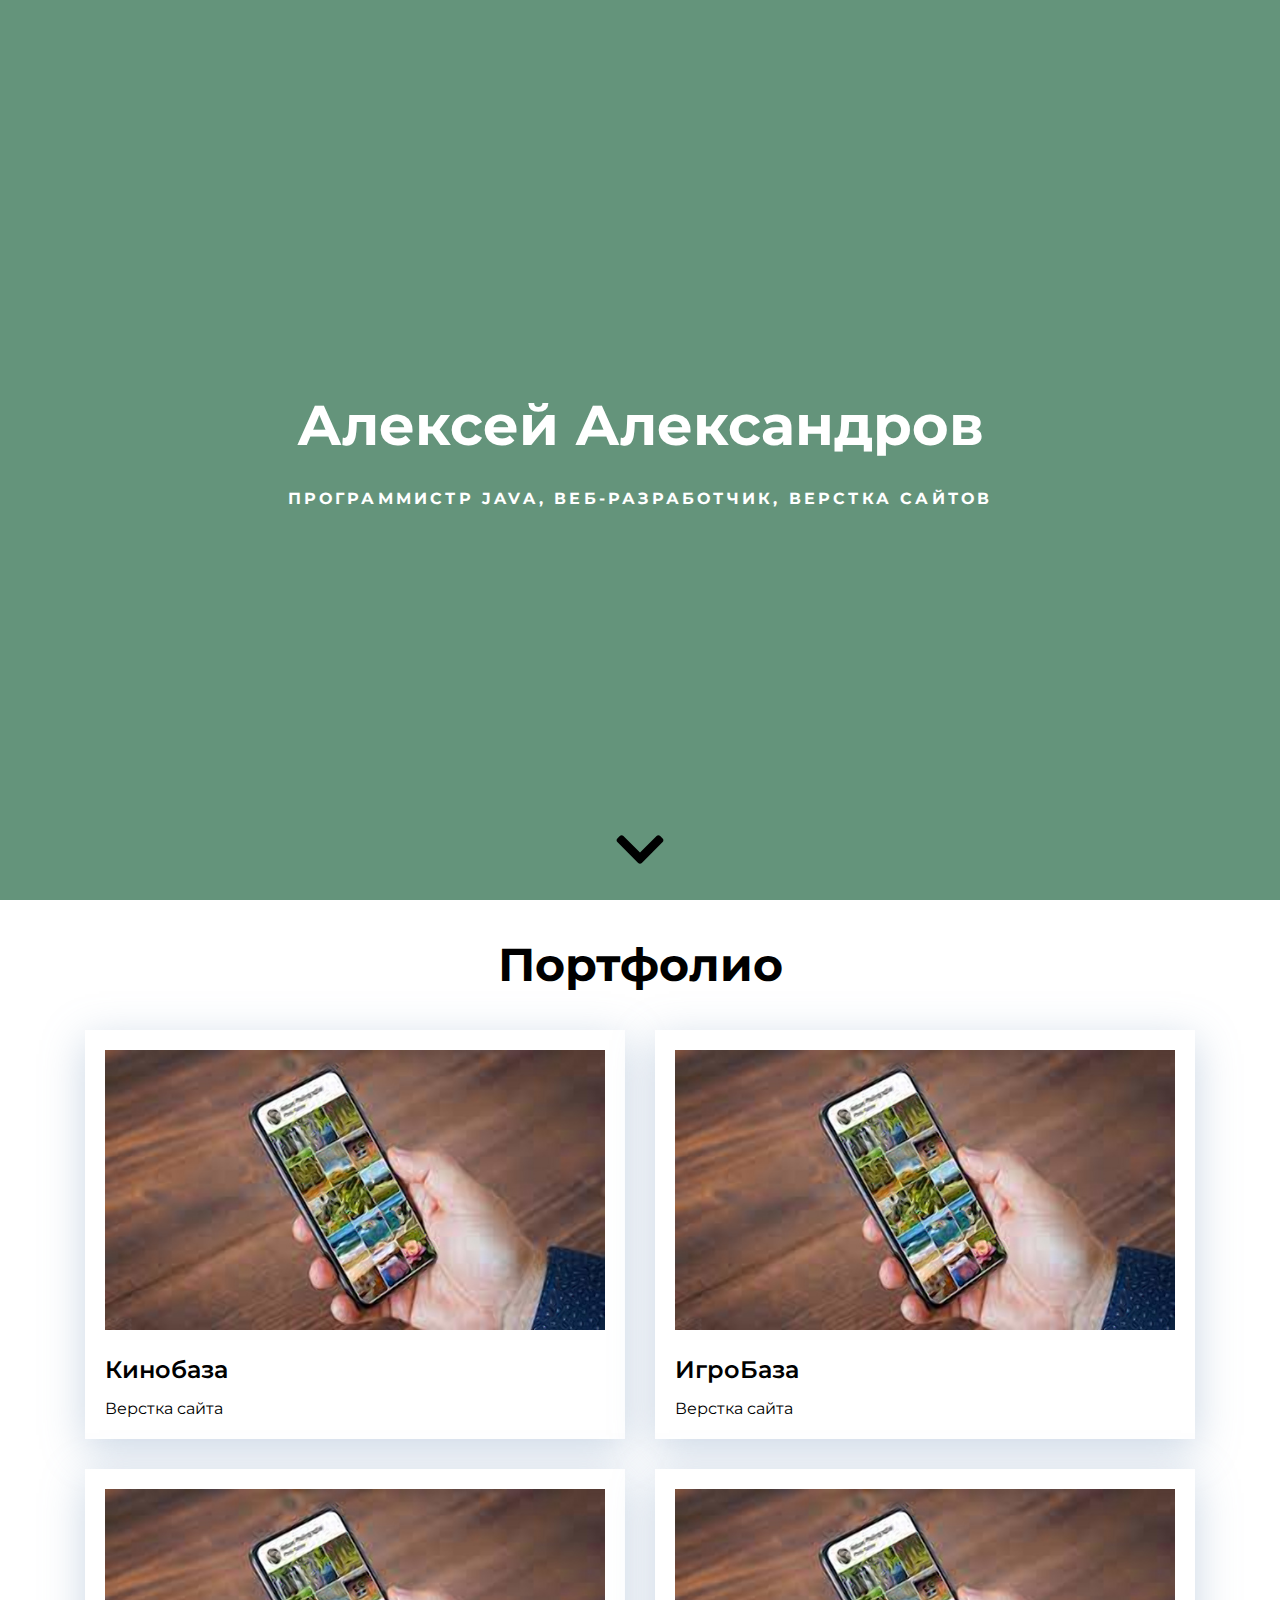
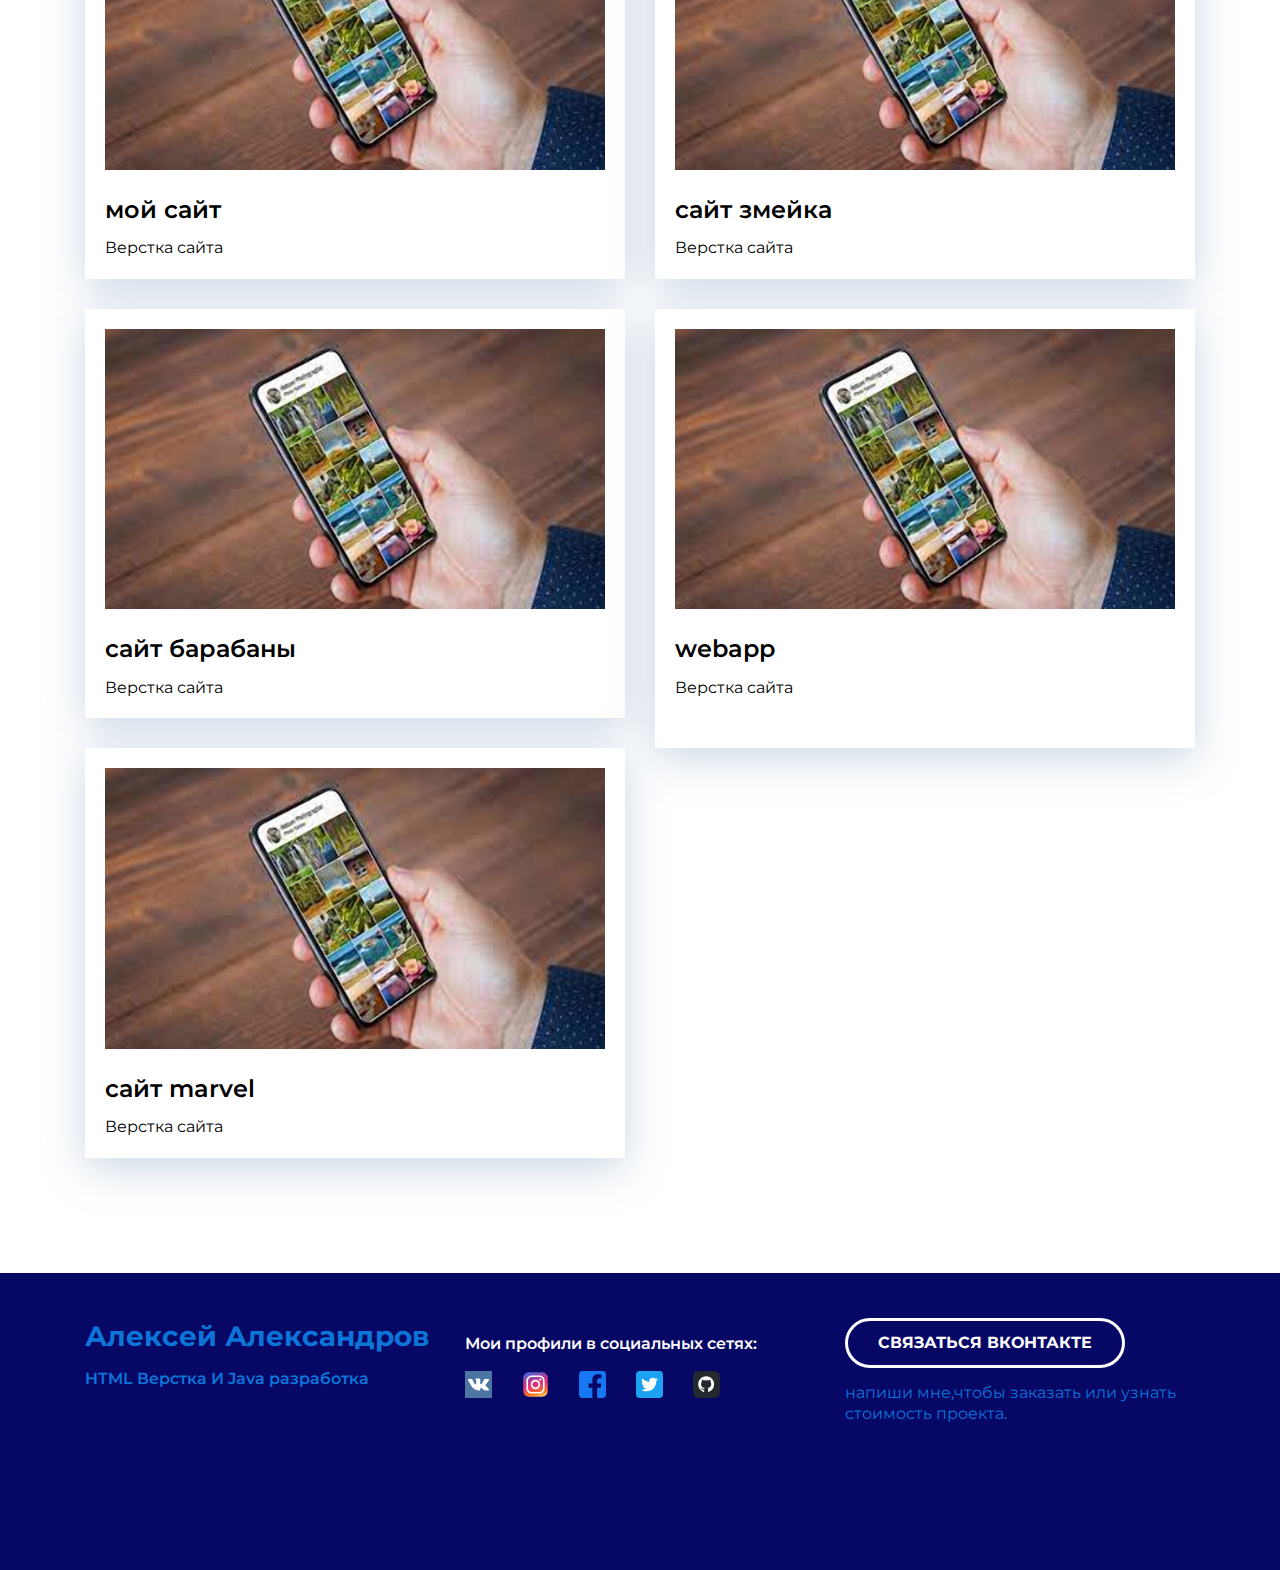
==== commit e08181be: "Update index.html" ====
--- a/index.html
+++ b/index.html
@@ -1,131 +1,138 @@
-<!DOCTYPE html>
-<html lang="en">
-<head>
-    <meta charset="UTF-8">
-    <meta http-equiv="X-UA-Compatible" content="IE=edge">
-    <meta name="viewport" content="width=device-width, initial-scale=1.0">
-    <title>Сайт Портфолио</title>
-    <link rel="stylesheet" href="./css/main.css">
-    <link rel="stylesheet" href="./css/media.css">
-    <link rel="preconnect" href="https://fonts.googleapis.com">
-    <link rel="preconnect" href="https://fonts.gstatic.com" crossorigin>
-    <link href="https://fonts.googleapis.com/css2?family=Montserrat:wght@400;600;700&display=swap" rel="stylesheet">
-
-</head>
-<body>
-
-    <header class="header" id="header">
-
-     <h1 class="header-title">Алексей Александров</h1>
-
-     <p class="header-subtitle">Программистр Java, веб-разработчик, верстка сайтов</p>
-
-        <a href="#portfolio" class="header-arrow">
-
-            <img src="./img/header/chevron-down-solid.svg" alt="Arrow">
-
-        </a>
-    </header>
-    <main>
-        <section class="portfolio" id="portfolio">
-            <div class="container">
-                <h2 class="portfolio-header">Портфолио</h2>
-                    <div class="portfolio-cards-wrapper">
-                    <!------------>   
-                    <div class="card"> 
-                        <a href="kinobaza.html" class="card-link">
-                            <img class="card-img" src="./img/portfolio/site.jpg" alt="1">
-                            <h3 class="card-title">Кинобаза</h3> 
-                            <p>Верстка сайта</p>
-                        </a>
-                    </div>
-                    <!---------->
-                    <!------------>   
-                    <div class="card"> 
-                        <a href="igrobaza.html" class="card-link">
-                        <img class="card-img" src="./img/portfolio/site.jpg" alt=" 2">
-                        <h3 class="card-title">ИгроБаза</h3> 
-                        <p>Верстка сайта</p>   
-                    </a> 
-                    </div>
-                    <!---------->
-                    <!------------>   
-                    <div class="card"> 
-                        <a href="index.html" class="card-link">
-                        <img class="card-img" src="./img/portfolio/site.jpg" alt=" 3">
-                        <h3 class="card-title">мой сайт</h3> 
-                        <p>Верстка сайта</p> 
-                    </a>   
-                    </div>
-                    <!---------->
-                    <!------------>   
-                    <div class="card"> 
-                        <a href="smeika/index.html" class="card-link">
-                        <img class="card-img" src="./img/portfolio/site.jpg" alt=" 4">
-                        <h3 class="card-title">сайт змейка</h3> 
-                        <p>Верстка сайта</p> 
-                    </a>   
-                    </div>
-                    <!---------->
-                    <div class="card"> 
-                        <a href="drums/index.html" class="card-link">
-                        <img class="card-img" src="./img/portfolio/site.jpg" alt=" 4">
-                        <h3 class="card-title">сайт барабаны</h3> 
-                        <p>Верстка сайта</p> 
-                    </a>   
-                    </div>
-                    <!---------->
-                    <div class="card"> 
-                        <a href="webapp/index.html" class="card-link">
-                        <img class="card-img" src="./img/portfolio/site.jpg" alt=" 4">
-                        <h3 class="card-title">webapp</h3> 
-                        <p>Верстка сайта</p> 
-                    </a>   
-                    </div>
-            </div>
-            </div>
-        </section>
-    </main>
-    <footer class="footer">
-        <div class="container">
-            <div class="footer-row">
-                <div class="footer-copyright footer-col">
-                    <div class="footer-copyright-name"> Алексей Александров</div>
-                        <p>HTML Верстка И Java разработка</p>
-                    </div>
-                        <div class="footer-icons footer-col">
-                            <p> Мои профили в социальных сетях:</p>
-                            <div class="footer-icons-row">
-                            <a href="#">
-                                <img src="./img/icons/vk.svg" alt="">
-                            </a>
-                            <a href="#">
-                                <img src="./img/icons/inst.svg" alt="">
-                            </a>
-                            <a href="#">
-                                <img src="./img/icons/facebook.svg" alt="">
-                            </a>
-                            <a href="#">
-                                <img src="./img/icons/twitter.svg" alt="">
-                            </a>
-                            <a href="#">
-                                <img src="./img/icons/github.svg" alt="">
-                            </a>
-                        </div>
-                    </div>
-                    
-                    <div class="footer-contacts footer-col">
-                        <a href="https://vk.me/menjavslomali" class="footer-button">
-                            Связаться Вконтакте
-                        </a>
-                        <p>напиши мне,чтобы заказать или узнать стоимость проeкта.</p>
-                    </div>
-            </div>
-        </div>
-    </footer>
-    <script src="libs/jquery-3.6.0.min.js"></script>
-    <script src="libs/jquery.vide.min.js"></script>
-    <script src="./js/main.js"></script>
-
-</body>
-</html>+<!DOCTYPE html>
+<html lang="en">
+<head>
+    <meta charset="UTF-8">
+    <meta http-equiv="X-UA-Compatible" content="IE=edge">
+    <meta name="viewport" content="width=device-width, initial-scale=1.0">
+    <title>Сайт Портфолио</title>
+    <link rel="stylesheet" href="./css/main.css">
+    <link rel="stylesheet" href="./css/media.css">
+    <link rel="preconnect" href="https://fonts.googleapis.com">
+    <link rel="preconnect" href="https://fonts.gstatic.com" crossorigin>
+    <link href="https://fonts.googleapis.com/css2?family=Montserrat:wght@400;600;700&display=swap" rel="stylesheet">
+
+</head>
+<body>
+
+    <header class="header" id="header">
+
+     <h1 class="header-title">Алексей Александров</h1>
+
+     <p class="header-subtitle">Программистр Java, веб-разработчик, верстка сайтов</p>
+
+        <a href="#portfolio" class="header-arrow">
+
+            <img src="./img/header/chevron-down-solid.svg" alt="Arrow">
+
+        </a>
+    </header>
+    <main>
+        <section class="portfolio" id="portfolio">
+            <div class="container">
+                <h2 class="portfolio-header">Портфолио</h2>
+                    <div class="portfolio-cards-wrapper">
+                    <!------------>   
+                    <div class="card"> 
+                        <a href="kinobaza.html" class="card-link">
+                            <img class="card-img" src="./img/portfolio/site.jpg" alt="1">
+                            <h3 class="card-title">Кинобаза</h3> 
+                            <p>Верстка сайта</p>
+                        </a>
+                    </div>
+                    <!---------->
+                    <!------------>   
+                    <div class="card"> 
+                        <a href="igrobaza.html" class="card-link">
+                        <img class="card-img" src="./img/portfolio/site.jpg" alt=" 2">
+                        <h3 class="card-title">ИгроБаза</h3> 
+                        <p>Верстка сайта</p>   
+                    </a> 
+                    </div>
+                    <!---------->
+                    <!------------>   
+                    <div class="card"> 
+                        <a href="index.html" class="card-link">
+                        <img class="card-img" src="./img/portfolio/site.jpg" alt=" 3">
+                        <h3 class="card-title">мой сайт</h3> 
+                        <p>Верстка сайта</p> 
+                    </a>   
+                    </div>
+                    <!---------->
+                    <!------------>   
+                    <div class="card"> 
+                        <a href="smeika/index.html" class="card-link">
+                        <img class="card-img" src="./img/portfolio/site.jpg" alt=" 4">
+                        <h3 class="card-title">сайт змейка</h3> 
+                        <p>Верстка сайта</p> 
+                    </a>   
+                    </div>
+                    <!---------->
+                    <div class="card"> 
+                        <a href="drums/index.html" class="card-link">
+                        <img class="card-img" src="./img/portfolio/site.jpg" alt=" 4">
+                        <h3 class="card-title">сайт барабаны</h3> 
+                        <p>Верстка сайта</p> 
+                    </a>   
+                    </div>
+                    <!---------->
+                    <div class="card"> 
+                        <a href="webapp/index.html" class="card-link">
+                        <img class="card-img" src="./img/portfolio/site.jpg" alt=" 4">
+                        <h3 class="card-title">webapp</h3> 
+                        <p>Верстка сайта</p> 
+                    </a>   
+                    </div>
+                    <div class="card"> 
+                        <a href="https://github.com/ALekseiAA228/ReactMarvel" class="card-link">
+                        <img class="card-img" src="./img/portfolio/site.jpg" alt=" 4">
+                        <h3 class="card-title">сайт marvel</h3> 
+                        <p>Верстка сайта</p> 
+                    </a>   
+                    </div>
+            </div>
+            </div>
+        </section>
+    </main>
+    <footer class="footer">
+        <div class="container">
+            <div class="footer-row">
+                <div class="footer-copyright footer-col">
+                    <div class="footer-copyright-name"> Алексей Александров</div>
+                        <p>HTML Верстка И Java разработка</p>
+                    </div>
+                        <div class="footer-icons footer-col">
+                            <p> Мои профили в социальных сетях:</p>
+                            <div class="footer-icons-row">
+                            <a href="#">
+                                <img src="./img/icons/vk.svg" alt="">
+                            </a>
+                            <a href="#">
+                                <img src="./img/icons/inst.svg" alt="">
+                            </a>
+                            <a href="#">
+                                <img src="./img/icons/facebook.svg" alt="">
+                            </a>
+                            <a href="#">
+                                <img src="./img/icons/twitter.svg" alt="">
+                            </a>
+                            <a href="#">
+                                <img src="./img/icons/github.svg" alt="">
+                            </a>
+                        </div>
+                    </div>
+                    
+                    <div class="footer-contacts footer-col">
+                        <a href="https://vk.me/menjavslomali" class="footer-button">
+                            Связаться Вконтакте
+                        </a>
+                        <p>напиши мне,чтобы заказать или узнать стоимость проeкта.</p>
+                    </div>
+            </div>
+        </div>
+    </footer>
+    <script src="libs/jquery-3.6.0.min.js"></script>
+    <script src="libs/jquery.vide.min.js"></script>
+    <script src="./js/main.js"></script>
+
+</body>
+</html>
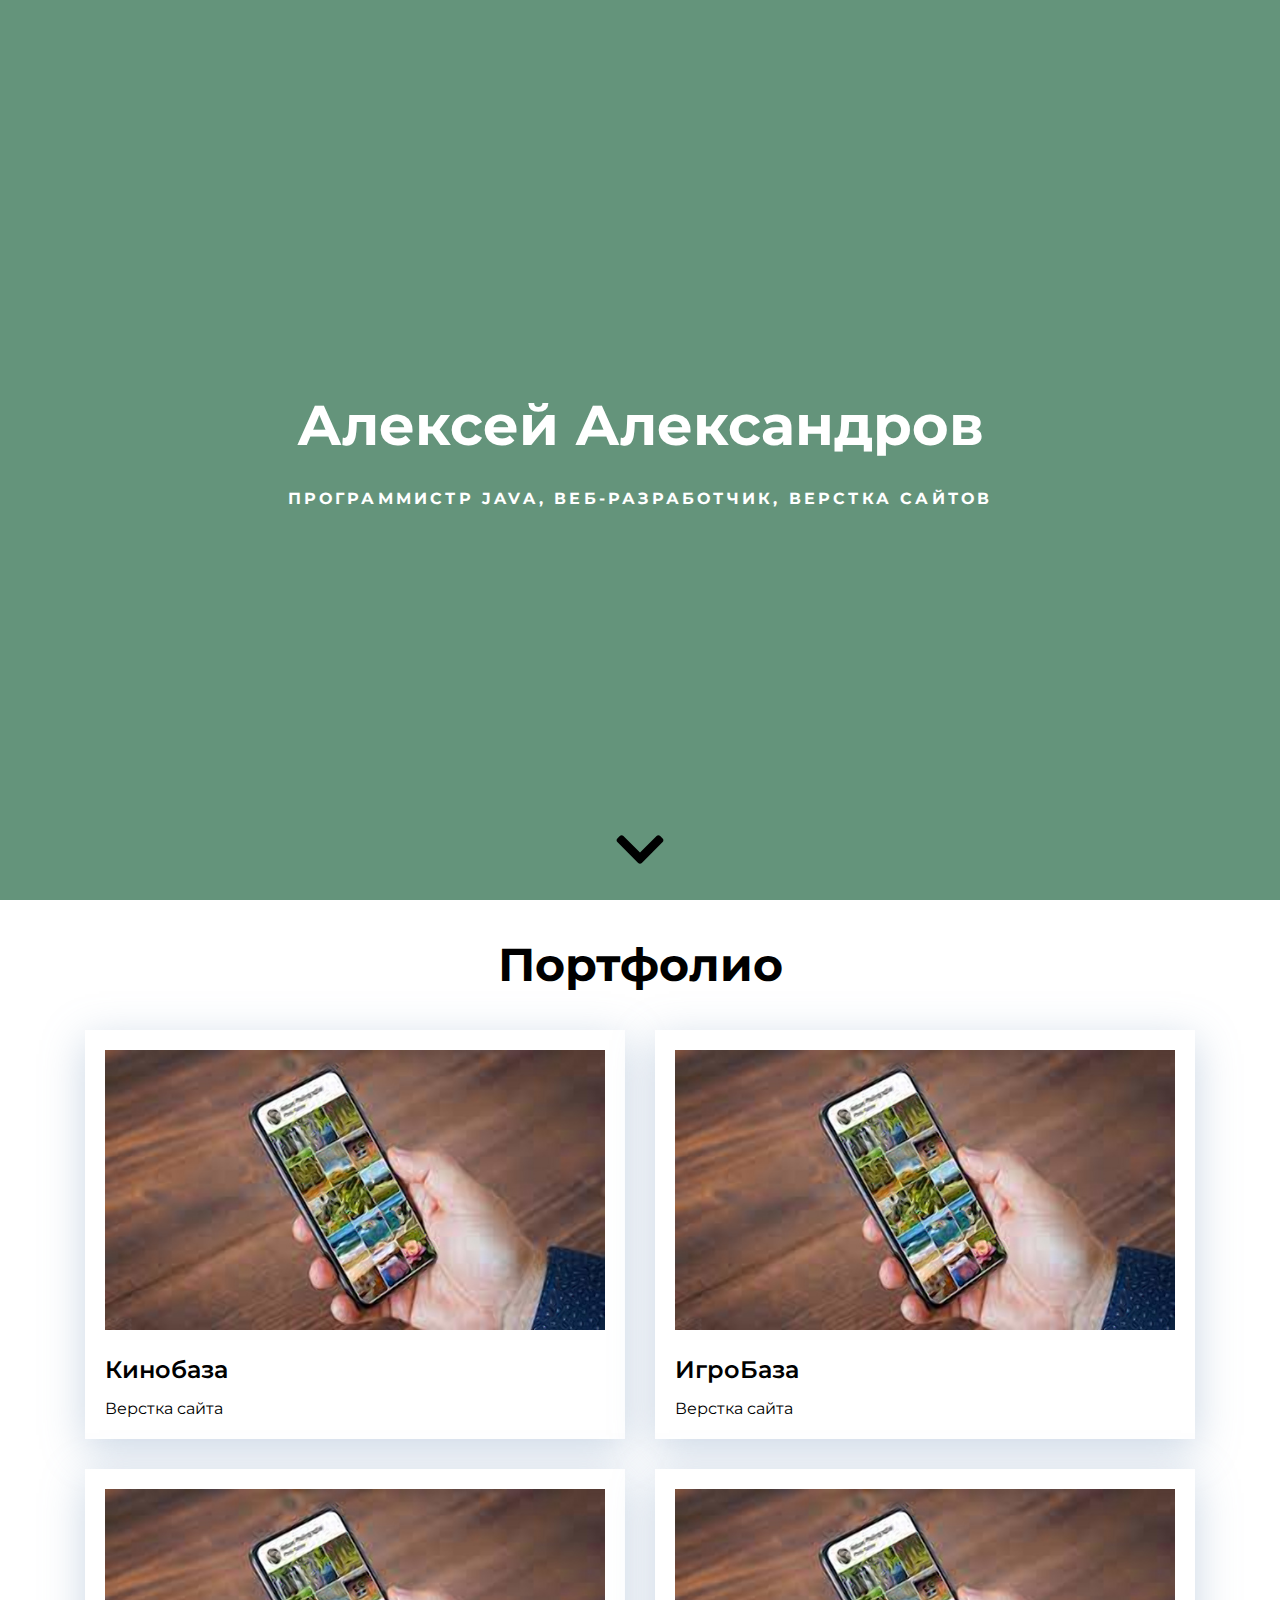
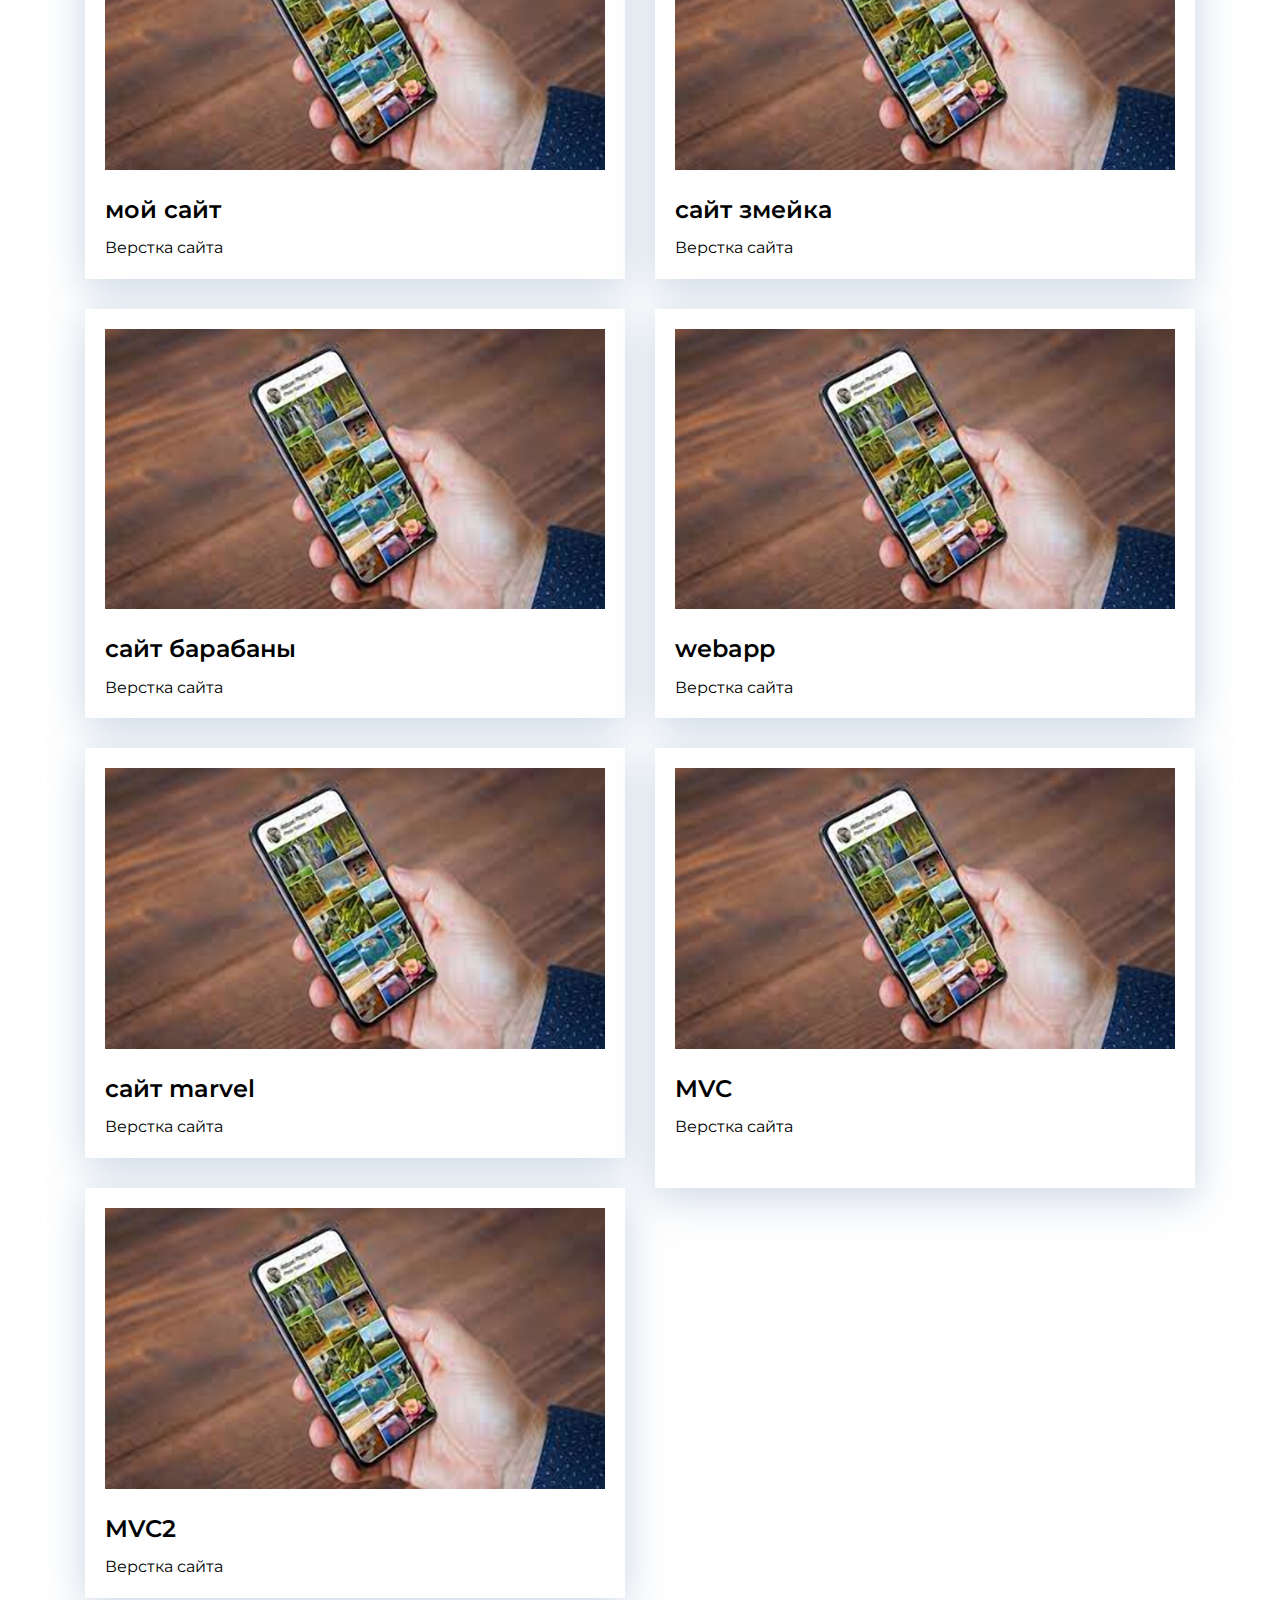
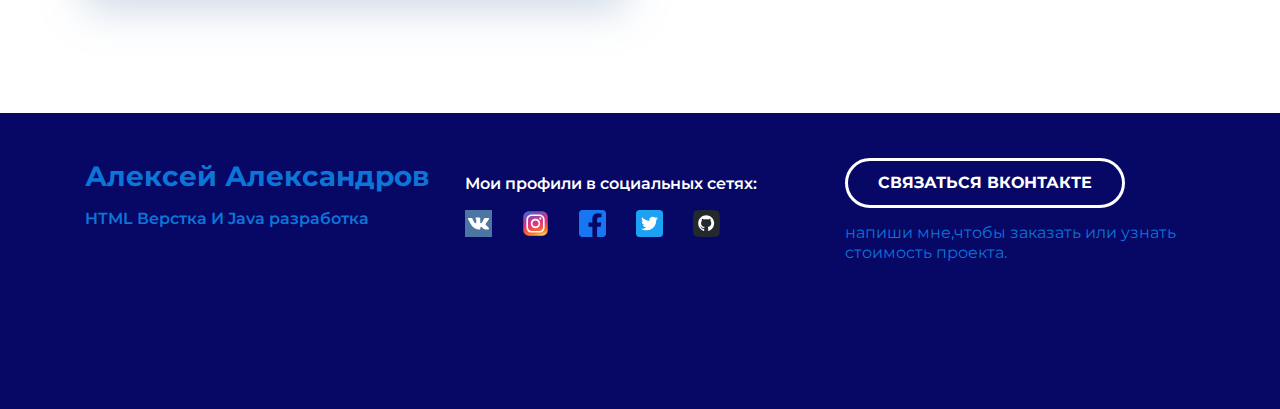
==== commit fbad2fe2: "Update index.html" ====
--- a/index.html
+++ b/index.html
@@ -89,6 +89,20 @@
                         <p>Верстка сайта</p> 
                     </a>   
                     </div>
+                        <div class="card"> 
+                        <a href="https://github.com/ALekseiAA228/MVC" class="card-link">
+                        <img class="card-img" src="./img/portfolio/site.jpg" alt=" 4">
+                        <h3 class="card-title">MVC</h3> 
+                        <p>Верстка сайта</p> 
+                    </a>   
+                    </div>
+                        <div class="card"> 
+                        <a href="https://github.com/ALekseiAA228/MVC2" class="card-link">
+                        <img class="card-img" src="./img/portfolio/site.jpg" alt=" 4">
+                        <h3 class="card-title">MVC2</h3> 
+                        <p>Верстка сайта</p> 
+                    </a>   
+                    </div>
             </div>
             </div>
         </section>
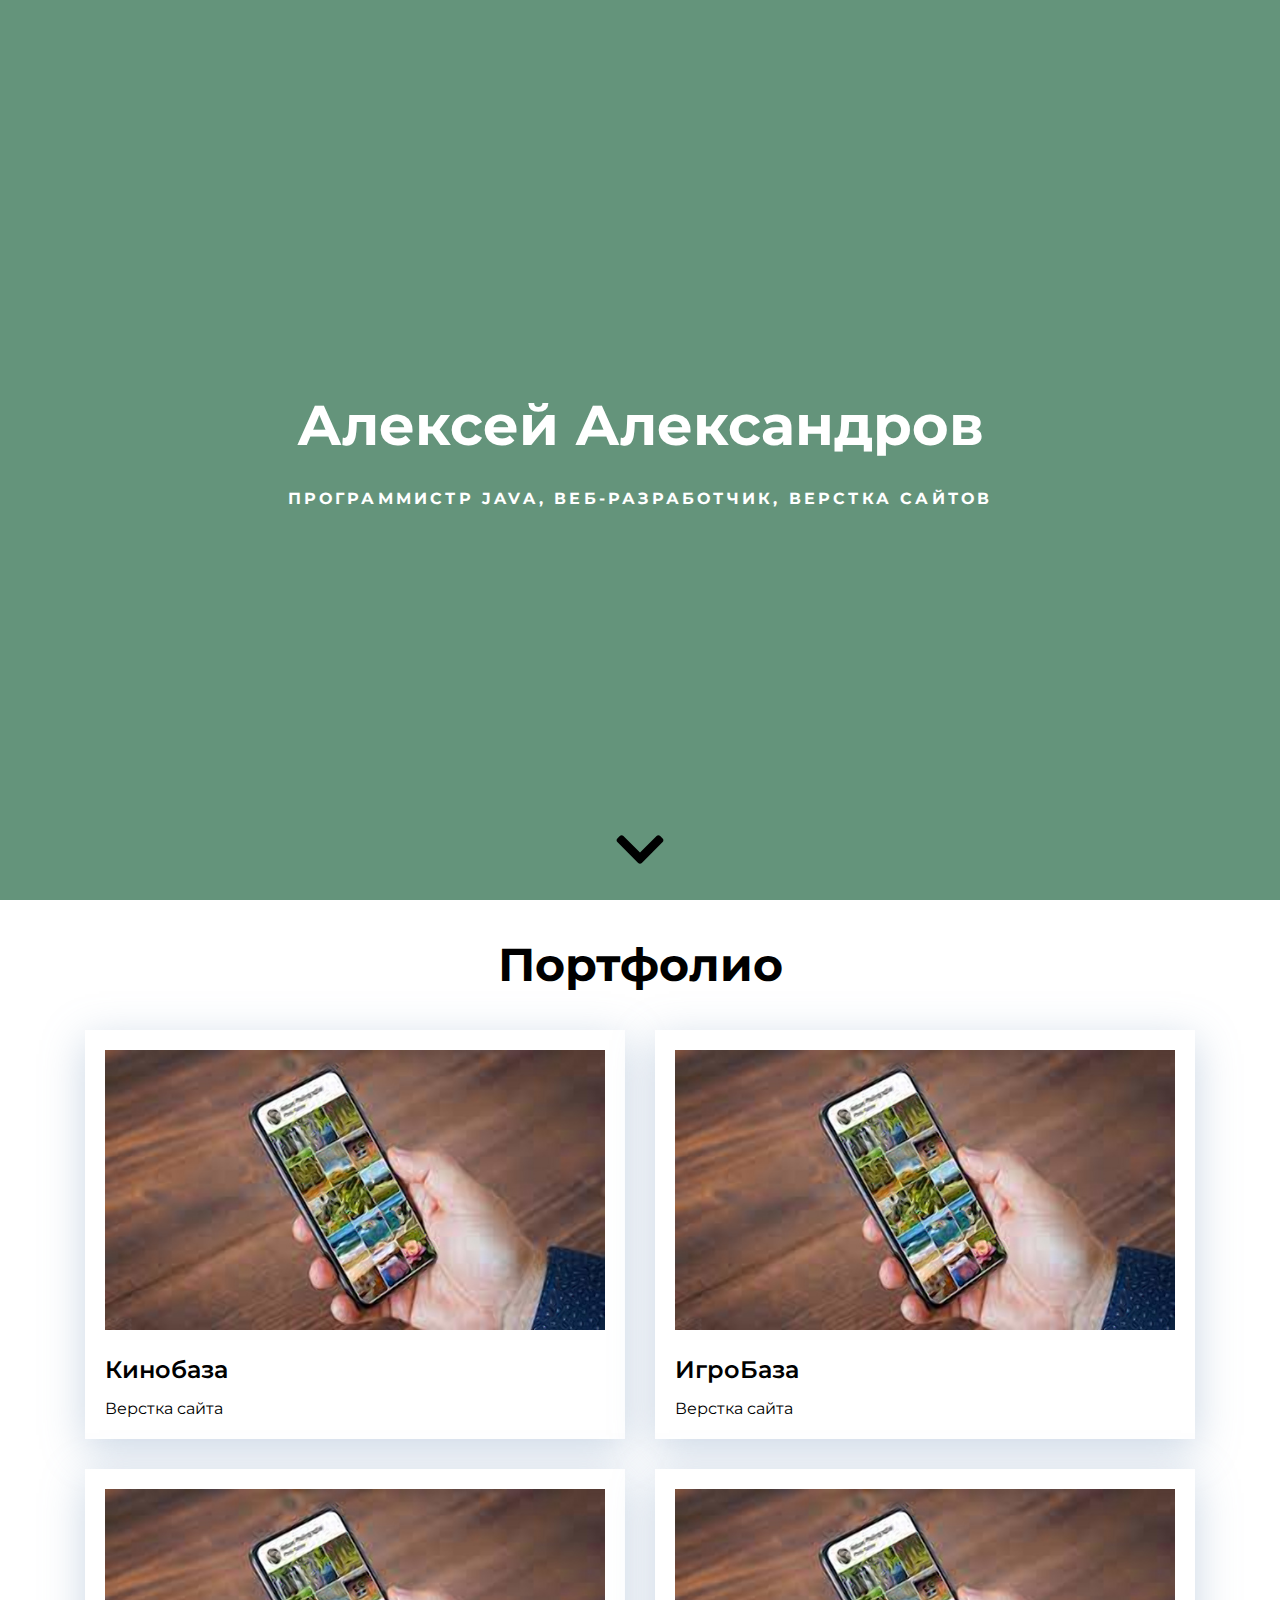
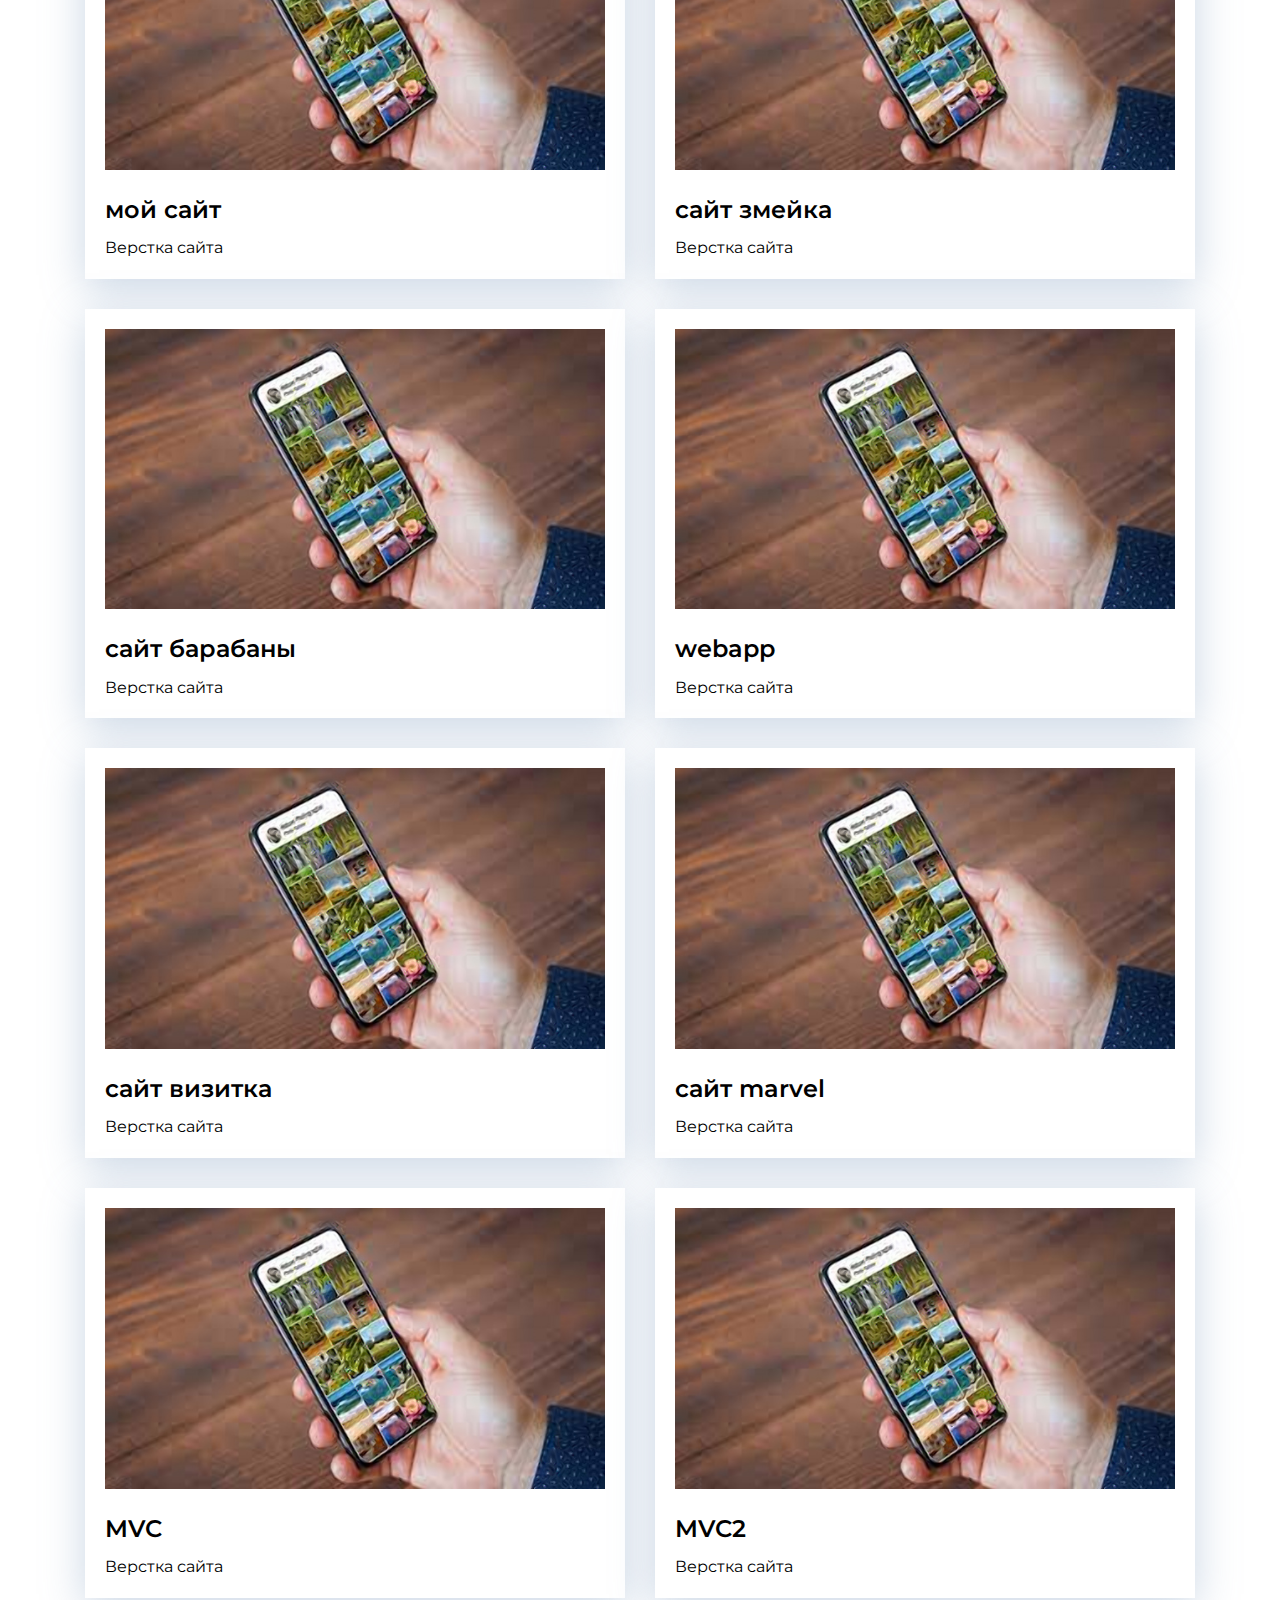
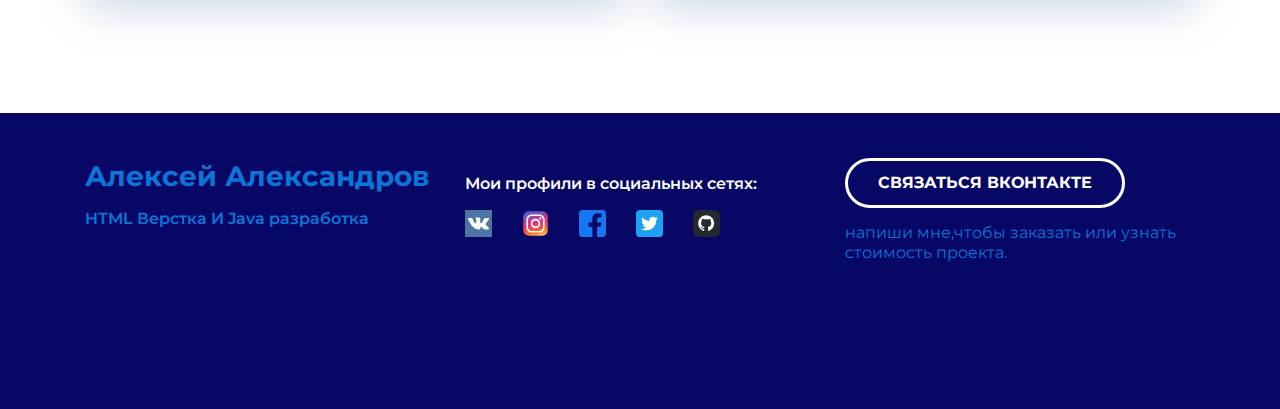
==== commit d3fb4f99: "Add files via upload" ====
--- a/index.html
+++ b/index.html
@@ -1,152 +1,201 @@
 <!DOCTYPE html>
 <html lang="en">
-<head>
-    <meta charset="UTF-8">
-    <meta http-equiv="X-UA-Compatible" content="IE=edge">
-    <meta name="viewport" content="width=device-width, initial-scale=1.0">
-    <title>Сайт Портфолио</title>
-    <link rel="stylesheet" href="./css/main.css">
-    <link rel="stylesheet" href="./css/media.css">
-    <link rel="preconnect" href="https://fonts.googleapis.com">
-    <link rel="preconnect" href="https://fonts.gstatic.com" crossorigin>
-    <link href="https://fonts.googleapis.com/css2?family=Montserrat:wght@400;600;700&display=swap" rel="stylesheet">
-
-</head>
-<body>
-
-    <header class="header" id="header">
-
-     <h1 class="header-title">Алексей Александров</h1>
-
-     <p class="header-subtitle">Программистр Java, веб-разработчик, верстка сайтов</p>
-
-        <a href="#portfolio" class="header-arrow">
-
-            <img src="./img/header/chevron-down-solid.svg" alt="Arrow">
-
-        </a>
-    </header>
-    <main>
-        <section class="portfolio" id="portfolio">
-            <div class="container">
-                <h2 class="portfolio-header">Портфолио</h2>
-                    <div class="portfolio-cards-wrapper">
-                    <!------------>   
-                    <div class="card"> 
-                        <a href="kinobaza.html" class="card-link">
-                            <img class="card-img" src="./img/portfolio/site.jpg" alt="1">
-                            <h3 class="card-title">Кинобаза</h3> 
-                            <p>Верстка сайта</p>
-                        </a>
-                    </div>
-                    <!---------->
-                    <!------------>   
-                    <div class="card"> 
-                        <a href="igrobaza.html" class="card-link">
-                        <img class="card-img" src="./img/portfolio/site.jpg" alt=" 2">
-                        <h3 class="card-title">ИгроБаза</h3> 
-                        <p>Верстка сайта</p>   
-                    </a> 
-                    </div>
-                    <!---------->
-                    <!------------>   
-                    <div class="card"> 
-                        <a href="index.html" class="card-link">
-                        <img class="card-img" src="./img/portfolio/site.jpg" alt=" 3">
-                        <h3 class="card-title">мой сайт</h3> 
-                        <p>Верстка сайта</p> 
-                    </a>   
-                    </div>
-                    <!---------->
-                    <!------------>   
-                    <div class="card"> 
-                        <a href="smeika/index.html" class="card-link">
-                        <img class="card-img" src="./img/portfolio/site.jpg" alt=" 4">
-                        <h3 class="card-title">сайт змейка</h3> 
-                        <p>Верстка сайта</p> 
-                    </a>   
-                    </div>
-                    <!---------->
-                    <div class="card"> 
-                        <a href="drums/index.html" class="card-link">
-                        <img class="card-img" src="./img/portfolio/site.jpg" alt=" 4">
-                        <h3 class="card-title">сайт барабаны</h3> 
-                        <p>Верстка сайта</p> 
-                    </a>   
-                    </div>
-                    <!---------->
-                    <div class="card"> 
-                        <a href="webapp/index.html" class="card-link">
-                        <img class="card-img" src="./img/portfolio/site.jpg" alt=" 4">
-                        <h3 class="card-title">webapp</h3> 
-                        <p>Верстка сайта</p> 
-                    </a>   
-                    </div>
-                    <div class="card"> 
-                        <a href="https://github.com/ALekseiAA228/ReactMarvel" class="card-link">
-                        <img class="card-img" src="./img/portfolio/site.jpg" alt=" 4">
-                        <h3 class="card-title">сайт marvel</h3> 
-                        <p>Верстка сайта</p> 
-                    </a>   
-                    </div>
-                        <div class="card"> 
-                        <a href="https://github.com/ALekseiAA228/MVC" class="card-link">
-                        <img class="card-img" src="./img/portfolio/site.jpg" alt=" 4">
-                        <h3 class="card-title">MVC</h3> 
-                        <p>Верстка сайта</p> 
-                    </a>   
-                    </div>
-                        <div class="card"> 
-                        <a href="https://github.com/ALekseiAA228/MVC2" class="card-link">
-                        <img class="card-img" src="./img/portfolio/site.jpg" alt=" 4">
-                        <h3 class="card-title">MVC2</h3> 
-                        <p>Верстка сайта</p> 
-                    </a>   
-                    </div>
-            </div>
-            </div>
-        </section>
-    </main>
-    <footer class="footer">
-        <div class="container">
-            <div class="footer-row">
-                <div class="footer-copyright footer-col">
-                    <div class="footer-copyright-name"> Алексей Александров</div>
-                        <p>HTML Верстка И Java разработка</p>
-                    </div>
-                        <div class="footer-icons footer-col">
-                            <p> Мои профили в социальных сетях:</p>
-                            <div class="footer-icons-row">
-                            <a href="#">
-                                <img src="./img/icons/vk.svg" alt="">
-                            </a>
-                            <a href="#">
-                                <img src="./img/icons/inst.svg" alt="">
-                            </a>
-                            <a href="#">
-                                <img src="./img/icons/facebook.svg" alt="">
-                            </a>
-                            <a href="#">
-                                <img src="./img/icons/twitter.svg" alt="">
-                            </a>
-                            <a href="#">
-                                <img src="./img/icons/github.svg" alt="">
-                            </a>
-                        </div>
-                    </div>
-                    
-                    <div class="footer-contacts footer-col">
-                        <a href="https://vk.me/menjavslomali" class="footer-button">
-                            Связаться Вконтакте
-                        </a>
-                        <p>напиши мне,чтобы заказать или узнать стоимость проeкта.</p>
-                    </div>
-            </div>
-        </div>
-    </footer>
-    <script src="libs/jquery-3.6.0.min.js"></script>
-    <script src="libs/jquery.vide.min.js"></script>
-    <script src="./js/main.js"></script>
-
-</body>
+	<head>
+		<meta charset="UTF-8" />
+		<meta http-equiv="X-UA-Compatible" content="IE=edge" />
+		<meta name="viewport" content="width=device-width, initial-scale=1.0" />
+		<title>Сайт Портфолио</title>
+		<link rel="stylesheet" href="./css/main.css" />
+		<link rel="stylesheet" href="./css/media.css" />
+		<link rel="preconnect" href="https://fonts.googleapis.com" />
+		<link rel="preconnect" href="https://fonts.gstatic.com" crossorigin />
+		<link
+			href="https://fonts.googleapis.com/css2?family=Montserrat:wght@400;600;700&display=swap"
+			rel="stylesheet"
+		/>
+
+		<!-- Google tag (gtag.js) -->
+		<script
+			async
+			src="https://www.googletagmanager.com/gtag/js?id=G-VGD0TKG4QR"
+		></script>
+		<script>
+			window.dataLayer = window.dataLayer || []
+			function gtag() {
+				dataLayer.push(arguments)
+			}
+			gtag('js', new Date())
+
+			gtag('config', 'G-VGD0TKG4QR')
+		</script>
+
+		<!-- Google Tag Manager -->
+		<script>
+			;(function (w, d, s, l, i) {
+				w[l] = w[l] || []
+				w[l].push({ 'gtm.start': new Date().getTime(), event: 'gtm.js' })
+				var f = d.getElementsByTagName(s)[0],
+					j = d.createElement(s),
+					dl = l != 'dataLayer' ? '&l=' + l : ''
+				j.async = true
+				j.src = 'https://www.googletagmanager.com/gtm.js?id=' + i + dl
+				f.parentNode.insertBefore(j, f)
+			})(window, document, 'script', 'dataLayer', 'GTM-KQKNJH22')
+		</script>
+		<!-- End Google Tag Manager -->
+	</head>
+	<body>
+		<!-- Google Tag Manager (noscript) -->
+		<noscript
+			><iframe
+				src="https://www.googletagmanager.com/ns.html?id=GTM-KQKNJH22"
+				height="0"
+				width="0"
+				style="display: none; visibility: hidden"
+			></iframe
+		></noscript>
+		<!-- End Google Tag Manager (noscript) -->
+		<header class="header" id="header">
+			<h1 class="header-title">Алексей Александров</h1>
+
+			<p class="header-subtitle">
+				Программистр Java, веб-разработчик, верстка сайтов
+			</p>
+
+			<a href="#portfolio" class="header-arrow">
+				<img src="./img/header/chevron-down-solid.svg" alt="Arrow" />
+			</a>
+		</header>
+		<main>
+			<section class="portfolio" id="portfolio">
+				<div class="container">
+					<h2 class="portfolio-header">Портфолио</h2>
+					<div class="portfolio-cards-wrapper">
+						<!------------>
+						<div class="card">
+							<a href="kinobaza.html" class="card-link">
+								<img class="card-img" src="./img/portfolio/site.jpg" alt="1" />
+								<h3 class="card-title">Кинобаза</h3>
+								<p>Верстка сайта</p>
+							</a>
+						</div>
+						<!---------->
+						<!------------>
+						<div class="card">
+							<a href="igrobaza.html" class="card-link">
+								<img class="card-img" src="./img/portfolio/site.jpg" alt=" 2" />
+								<h3 class="card-title">ИгроБаза</h3>
+								<p>Верстка сайта</p>
+							</a>
+						</div>
+						<!---------->
+						<!------------>
+						<div class="card">
+							<a href="index.html" class="card-link">
+								<img class="card-img" src="./img/portfolio/site.jpg" alt=" 3" />
+								<h3 class="card-title">мой сайт</h3>
+								<p>Верстка сайта</p>
+							</a>
+						</div>
+						<!---------->
+						<!------------>
+						<div class="card">
+							<a href="smeika/index.html" class="card-link">
+								<img class="card-img" src="./img/portfolio/site.jpg" alt=" 4" />
+								<h3 class="card-title">сайт змейка</h3>
+								<p>Верстка сайта</p>
+							</a>
+						</div>
+						<!---------->
+						<div class="card">
+							<a href="drums/index.html" class="card-link">
+								<img class="card-img" src="./img/portfolio/site.jpg" alt=" 4" />
+								<h3 class="card-title">сайт барабаны</h3>
+								<p>Верстка сайта</p>
+							</a>
+						</div>
+						<!---------->
+						<div class="card">
+							<a href="webapp/index.html" class="card-link">
+								<img class="card-img" src="./img/portfolio/site.jpg" alt=" 4" />
+								<h3 class="card-title">webapp</h3>
+								<p>Верстка сайта</p>
+							</a>
+						</div>
+						<div class="card">
+							<a href="abik/index.html" class="card-link">
+								<img class="card-img" src="./img/portfolio/site.jpg" alt=" 4" />
+								<h3 class="card-title">сайт визитка</h3>
+								<p>Верстка сайта</p>
+							</a>
+						</div>
+						<div class="card">
+							<a
+								href="https://github.com/ALekseiAA228/ReactMarvel"
+								class="card-link"
+							>
+								<img class="card-img" src="./img/portfolio/site.jpg" alt=" 4" />
+								<h3 class="card-title">сайт marvel</h3>
+								<p>Верстка сайта</p>
+							</a>
+						</div>
+						<div class="card">
+							<a href="https://github.com/ALekseiAA228/MVC" class="card-link">
+								<img class="card-img" src="./img/portfolio/site.jpg" alt=" 4" />
+								<h3 class="card-title">MVC</h3>
+								<p>Верстка сайта</p>
+							</a>
+						</div>
+						<div class="card">
+							<a href="https://github.com/ALekseiAA228/MVC2" class="card-link">
+								<img class="card-img" src="./img/portfolio/site.jpg" alt=" 4" />
+								<h3 class="card-title">MVC2</h3>
+								<p>Верстка сайта</p>
+							</a>
+						</div>
+					</div>
+				</div>
+			</section>
+		</main>
+		<footer class="footer">
+			<div class="container">
+				<div class="footer-row">
+					<div class="footer-copyright footer-col">
+						<div class="footer-copyright-name">Алексей Александров</div>
+						<p>HTML Верстка И Java разработка</p>
+					</div>
+					<div class="footer-icons footer-col">
+						<p>Мои профили в социальных сетях:</p>
+						<div class="footer-icons-row">
+							<a href="#">
+								<img src="./img/icons/vk.svg" alt="" />
+							</a>
+							<a href="#">
+								<img src="./img/icons/inst.svg" alt="" />
+							</a>
+							<a href="#">
+								<img src="./img/icons/facebook.svg" alt="" />
+							</a>
+							<a href="#">
+								<img src="./img/icons/twitter.svg" alt="" />
+							</a>
+							<a href="#">
+								<img src="./img/icons/github.svg" alt="" />
+							</a>
+						</div>
+					</div>
+
+					<div class="footer-contacts footer-col">
+						<a href="https://vk.me/menjavslomali" class="footer-button">
+							Связаться Вконтакте
+						</a>
+						<p>напиши мне,чтобы заказать или узнать стоимость проeкта.</p>
+					</div>
+				</div>
+			</div>
+		</footer>
+		<script src="libs/jquery-3.6.0.min.js"></script>
+		<script src="libs/jquery.vide.min.js"></script>
+		<script src="./js/main.js"></script>
+	</body>
 </html>
